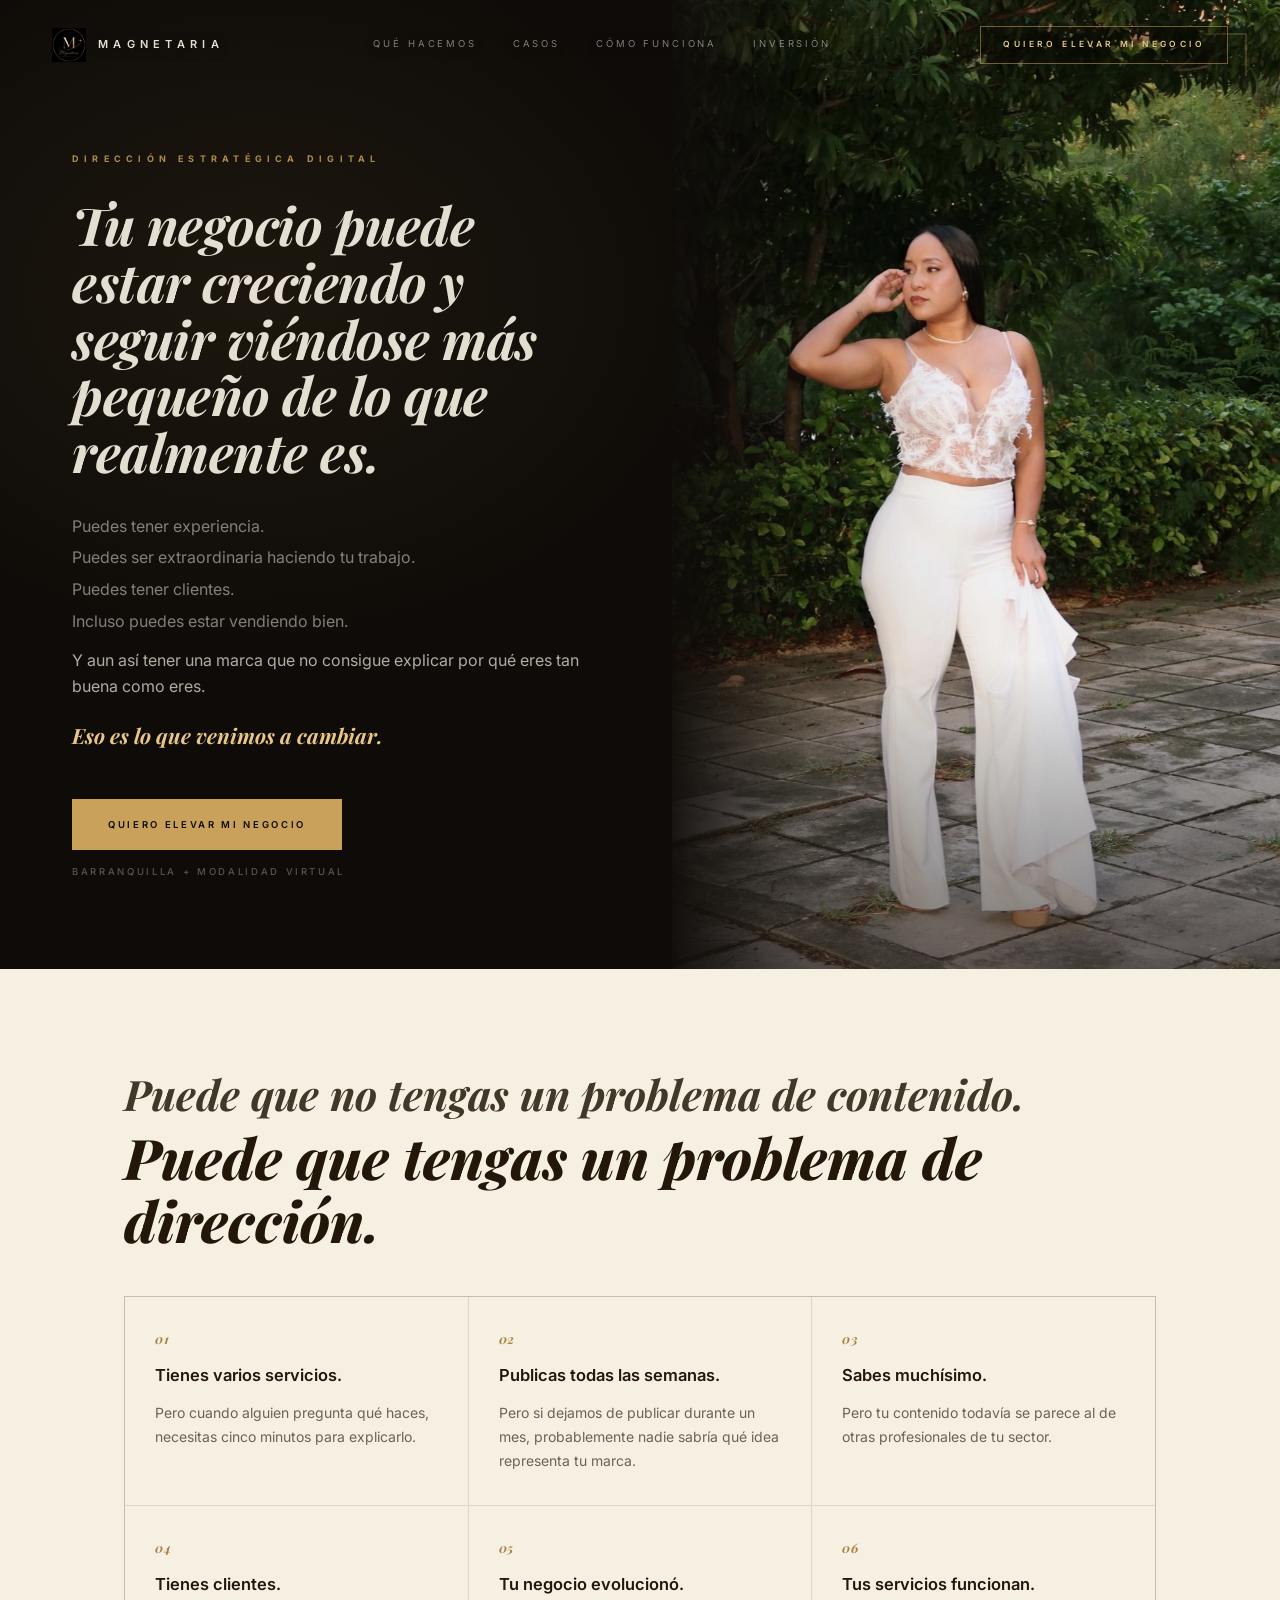
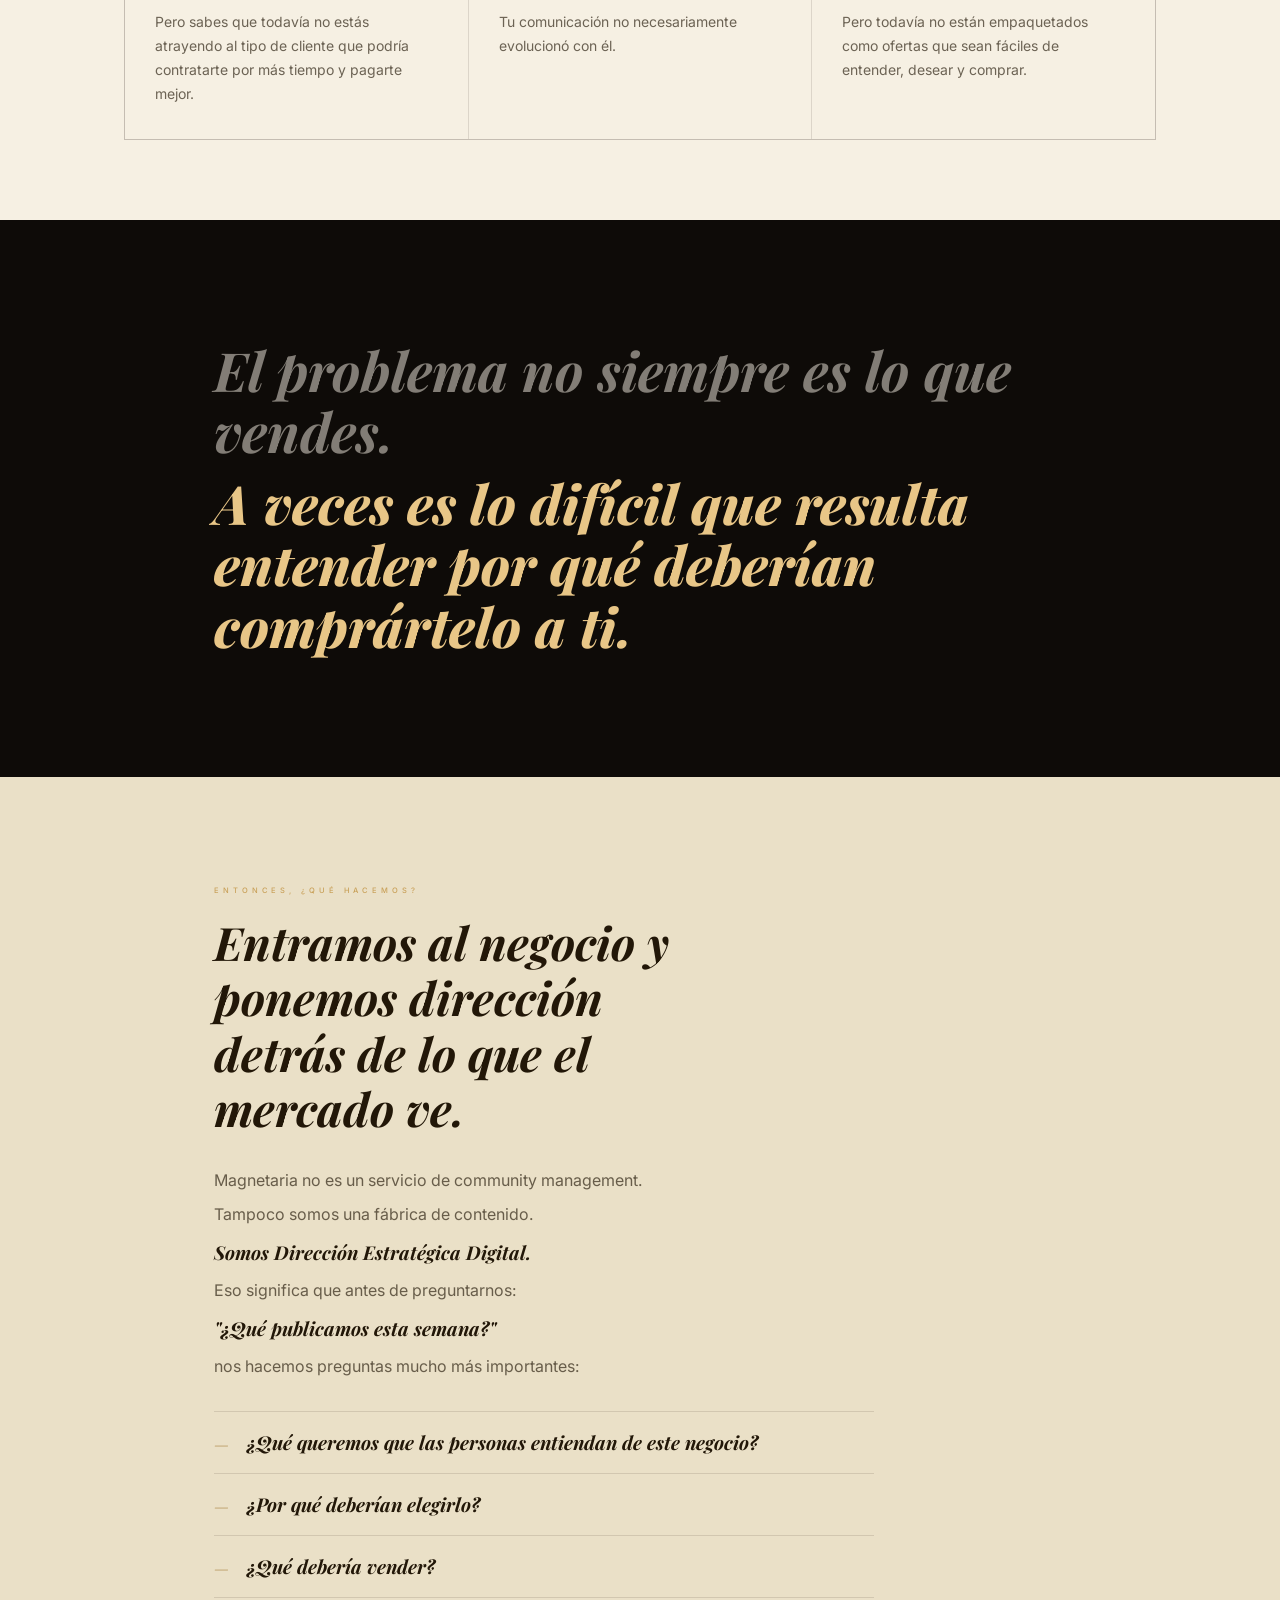
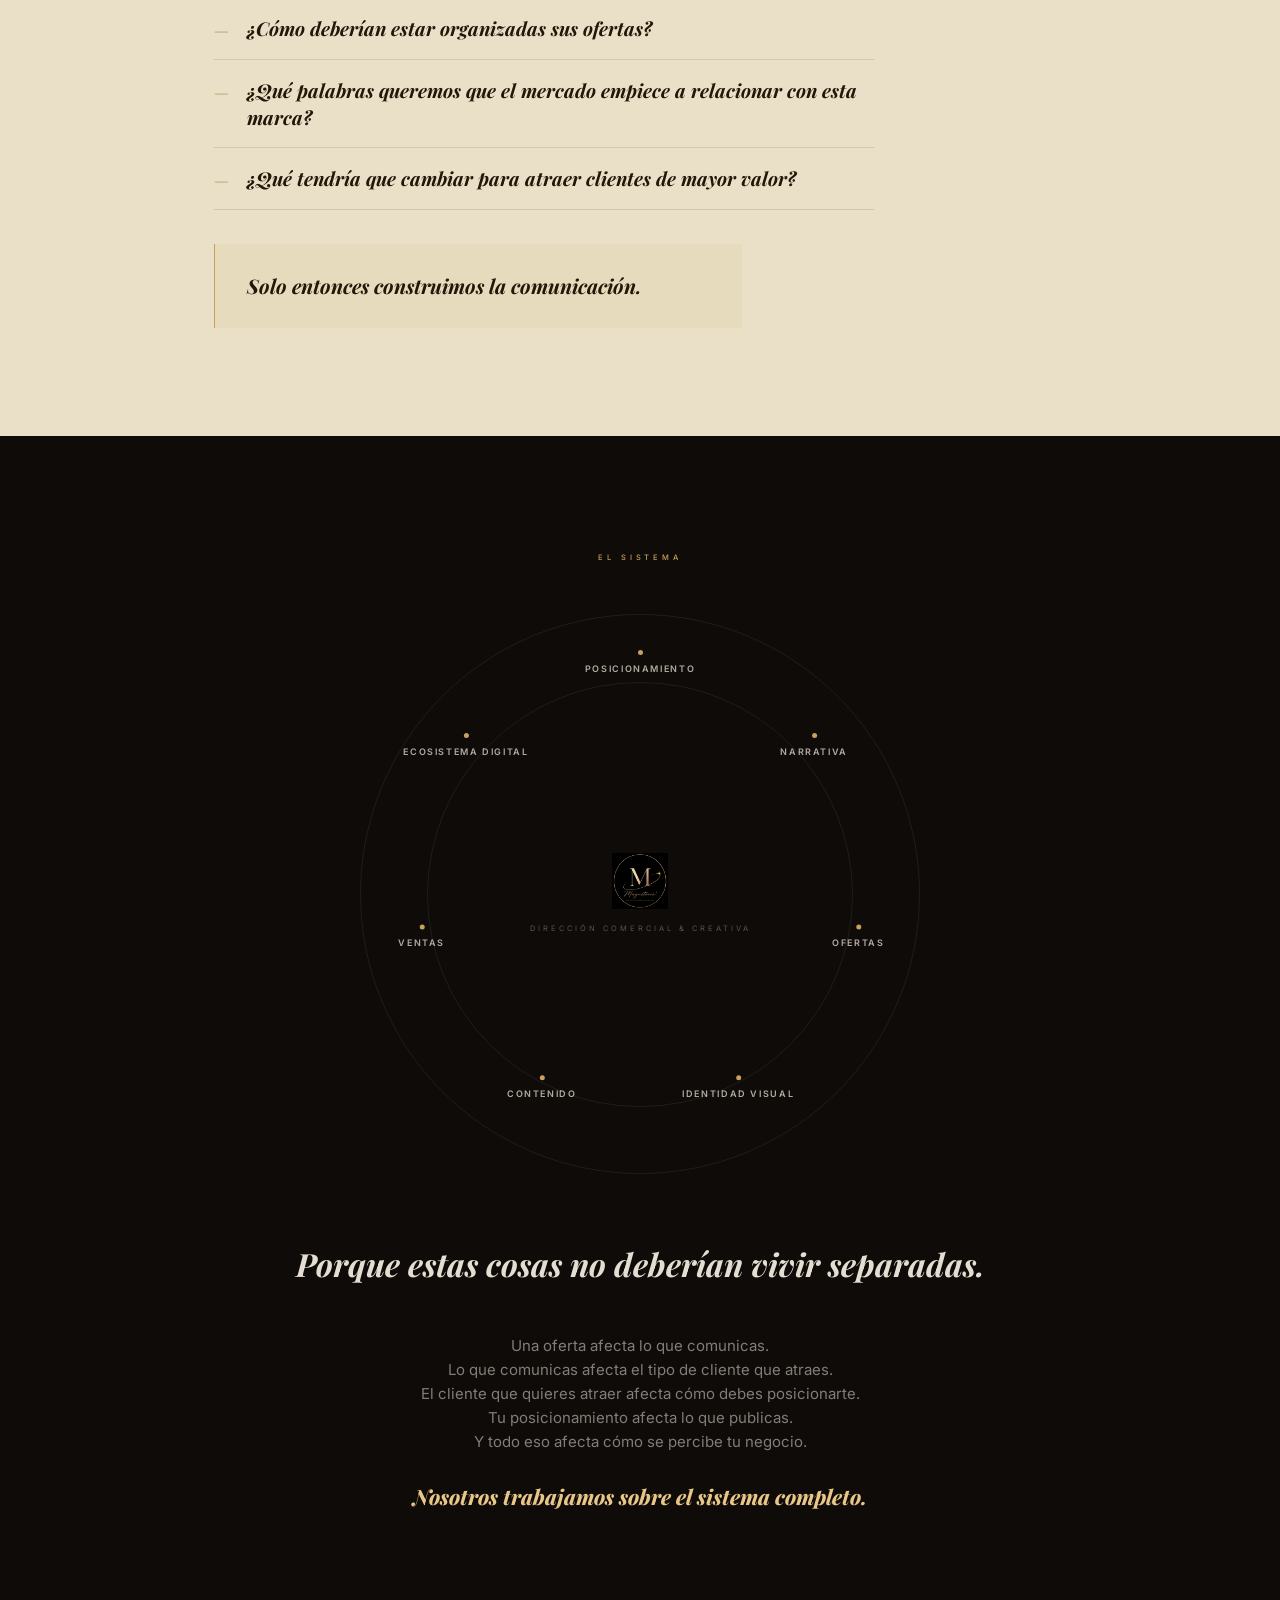
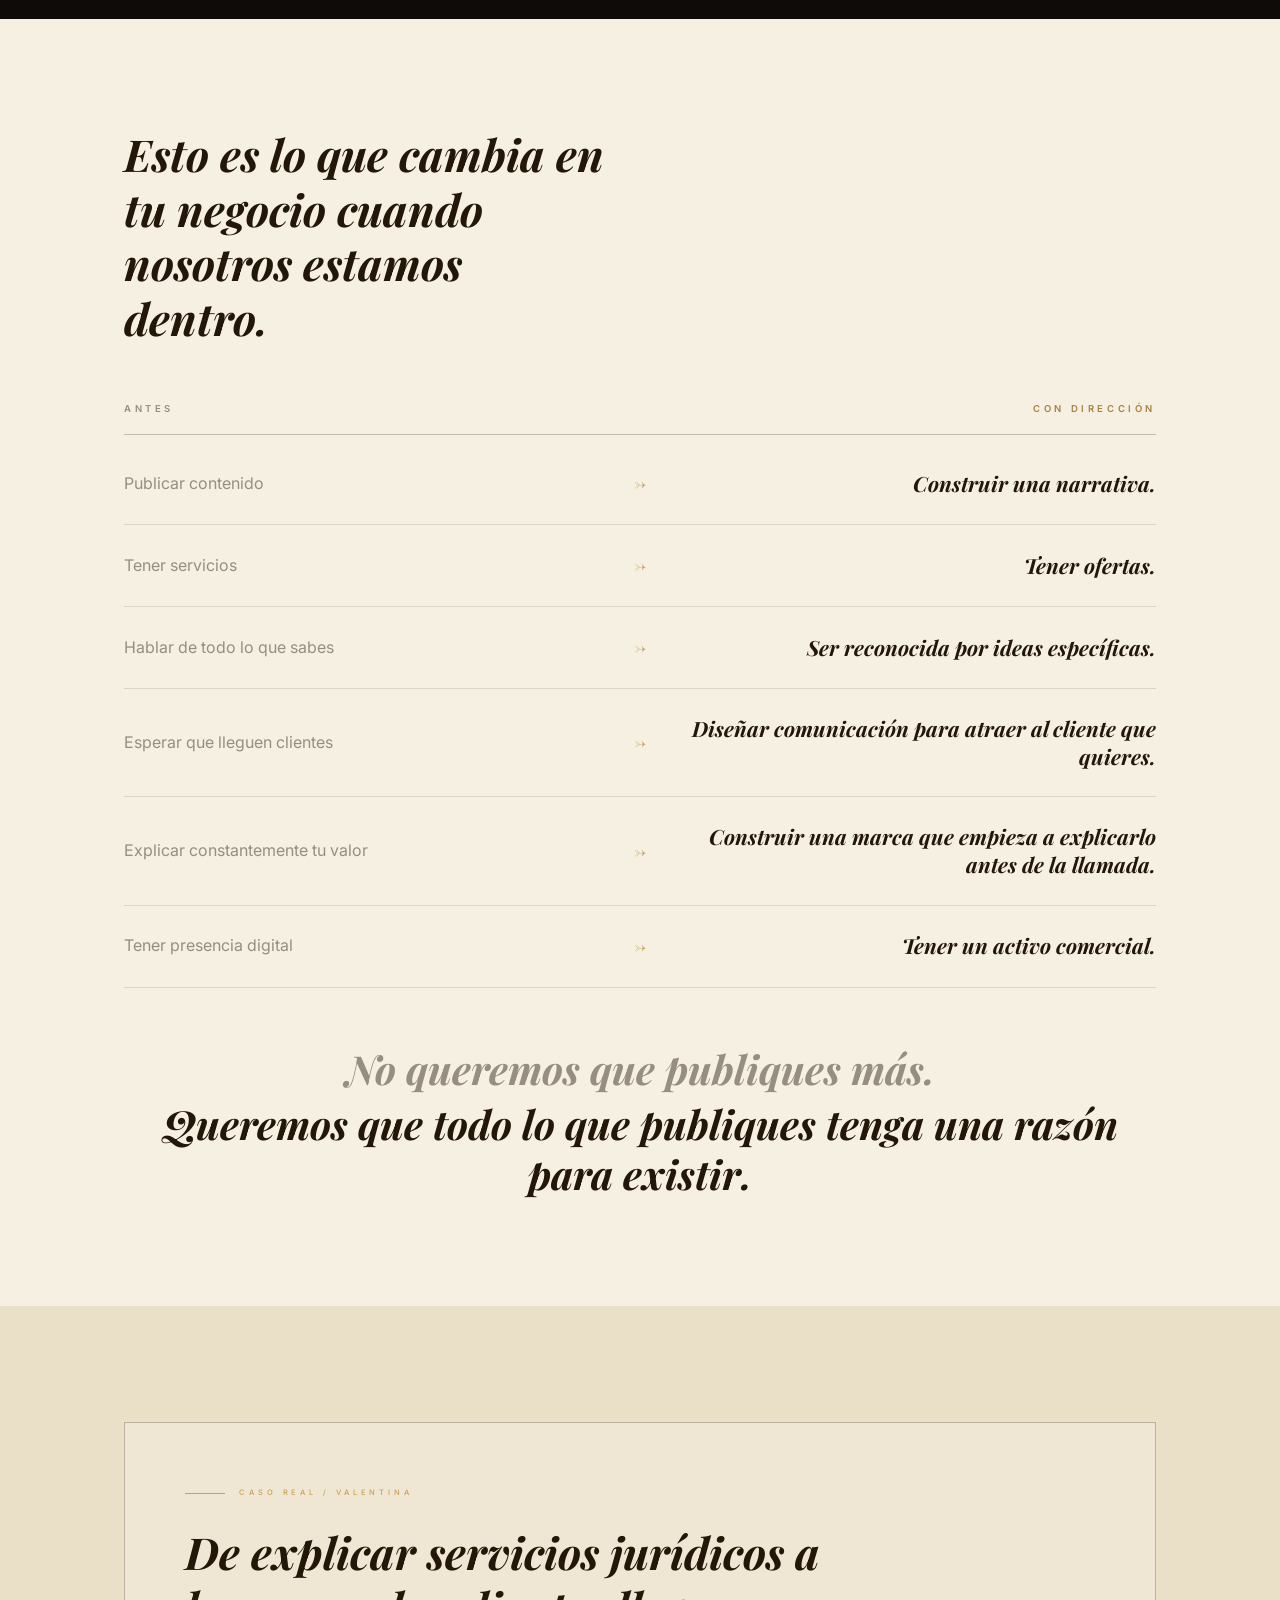
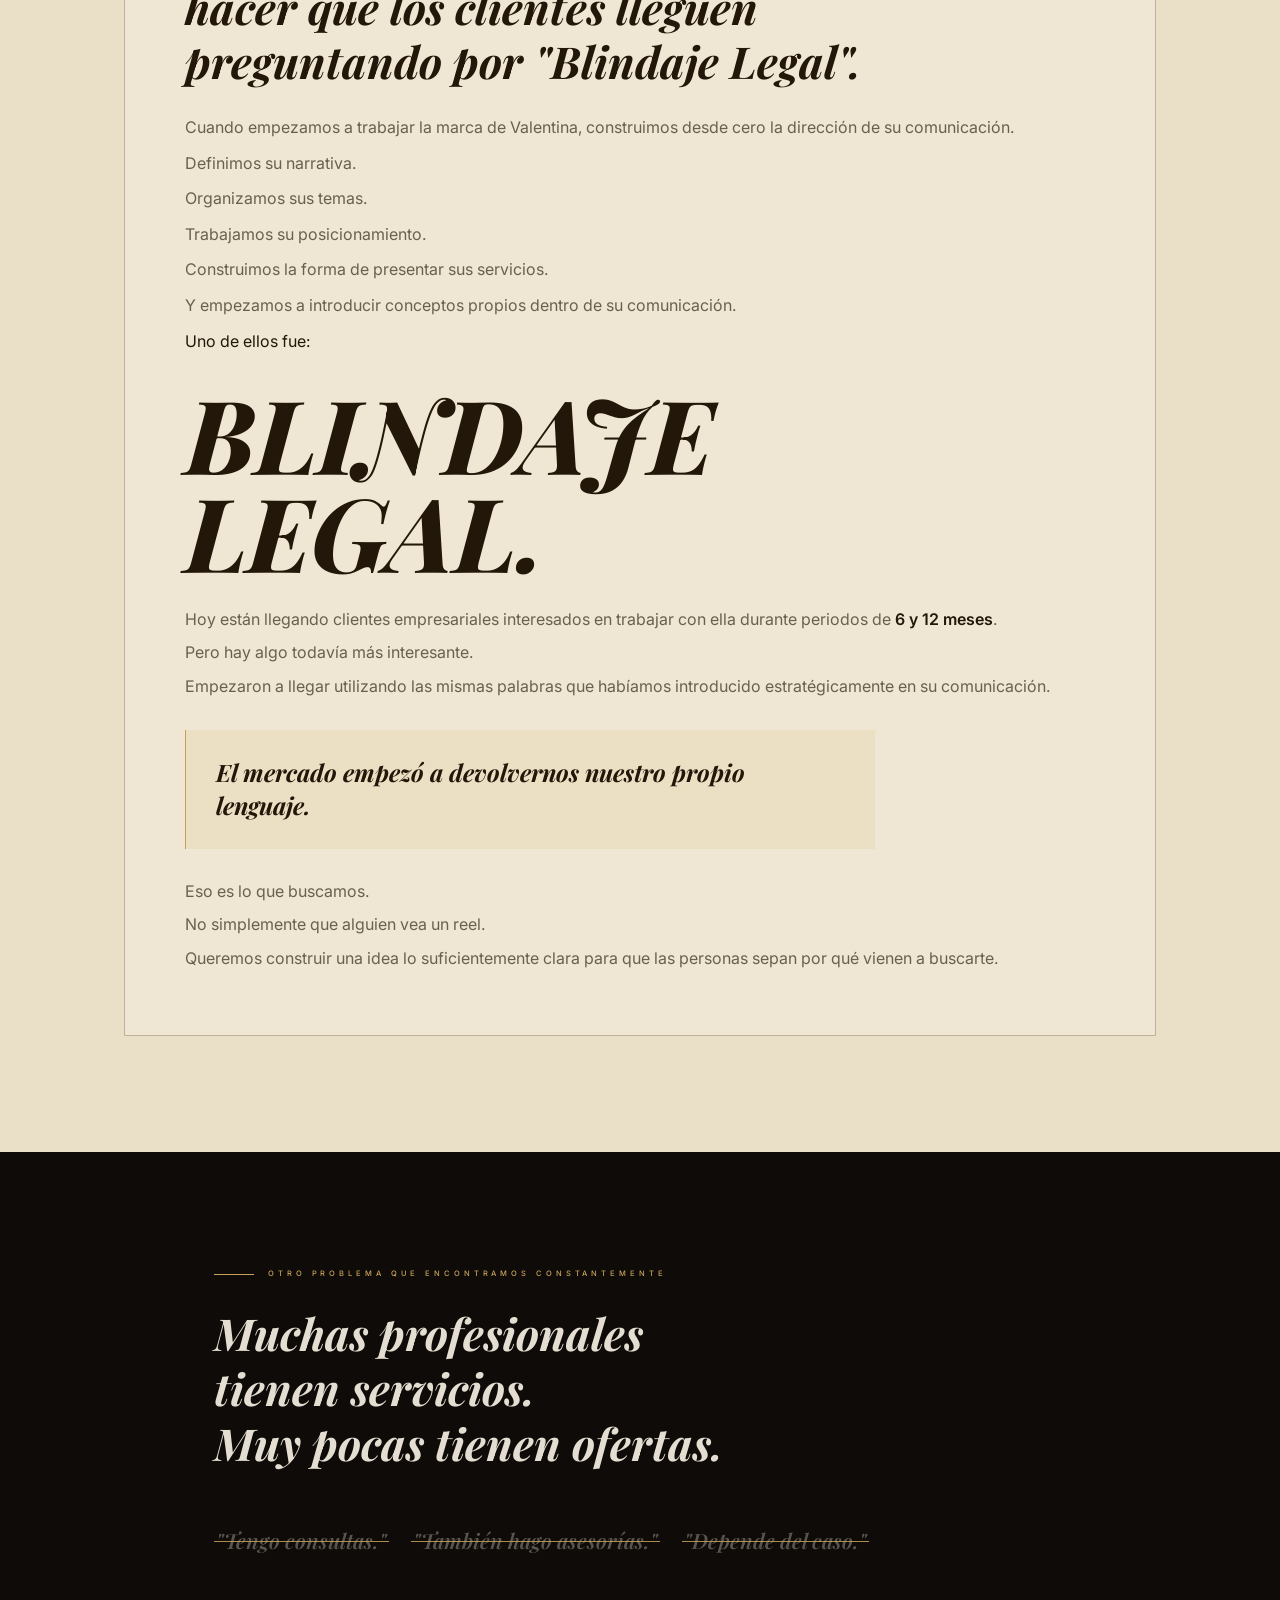
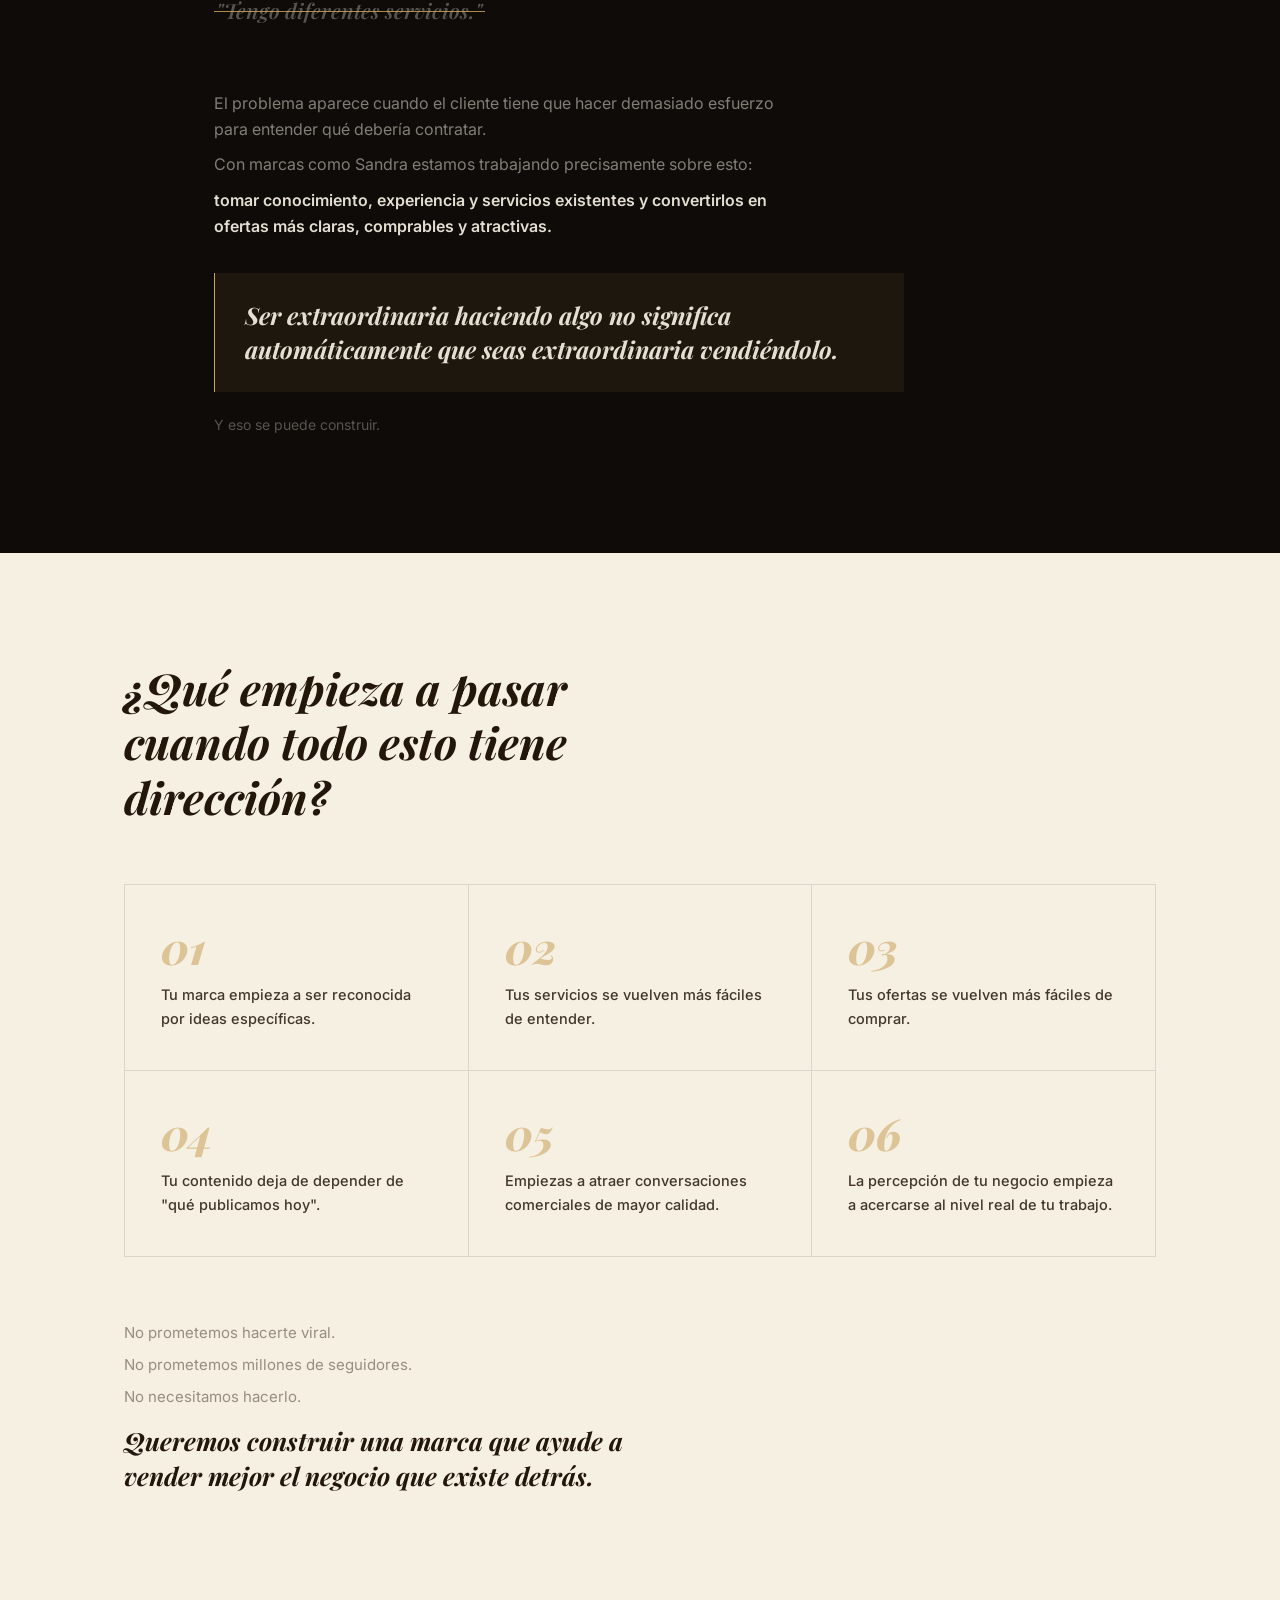
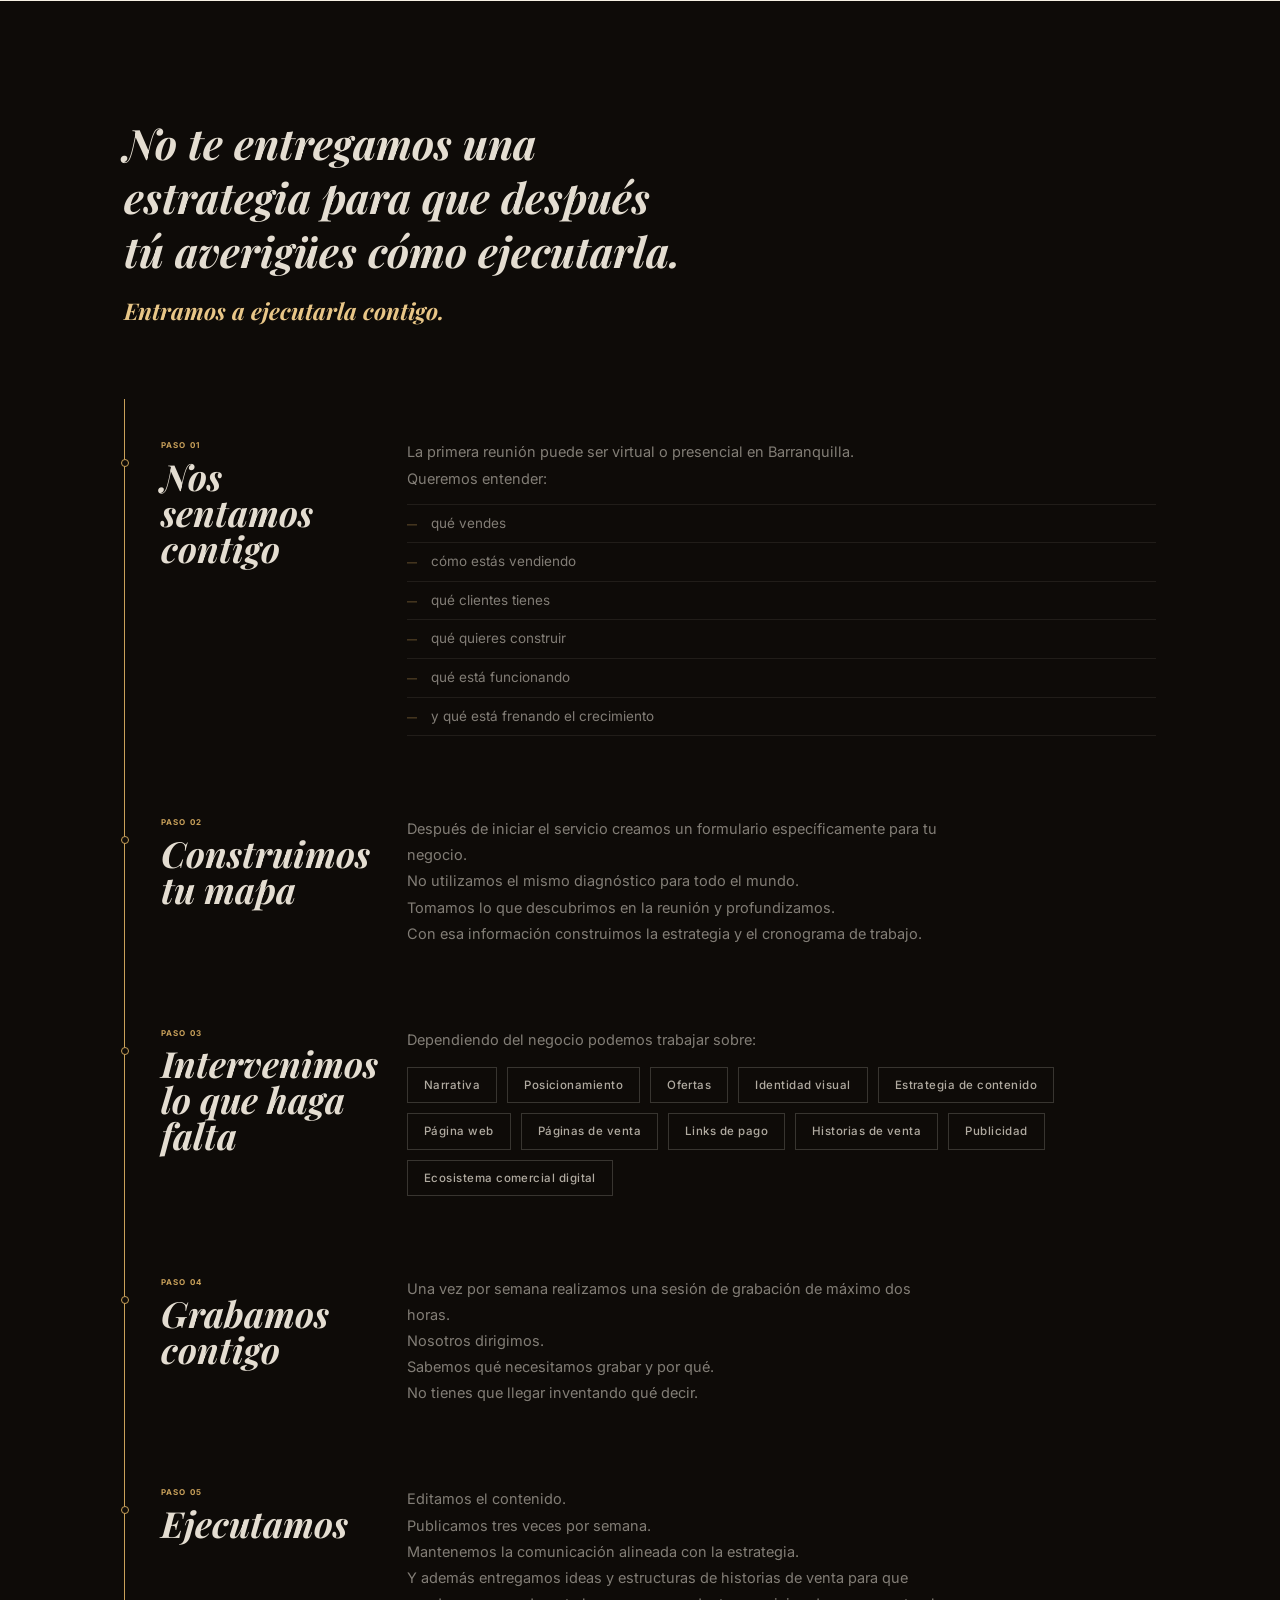
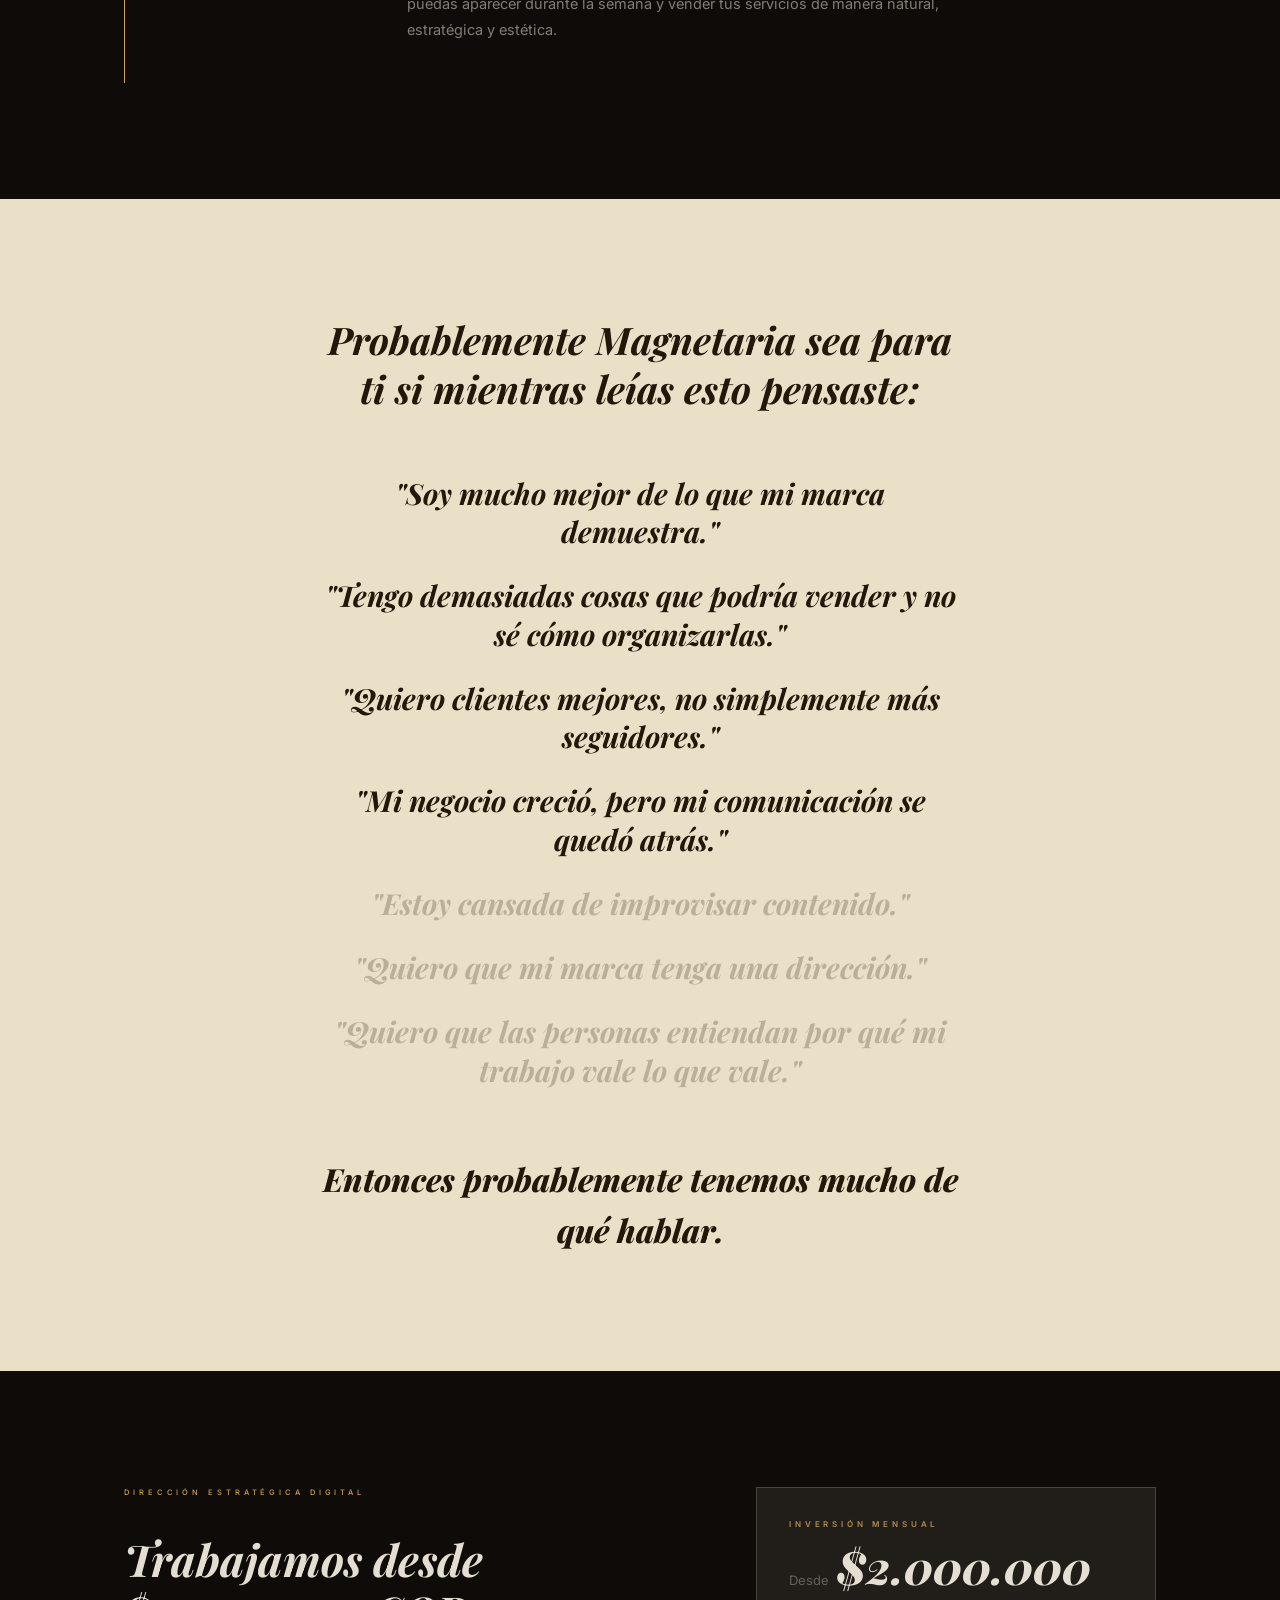
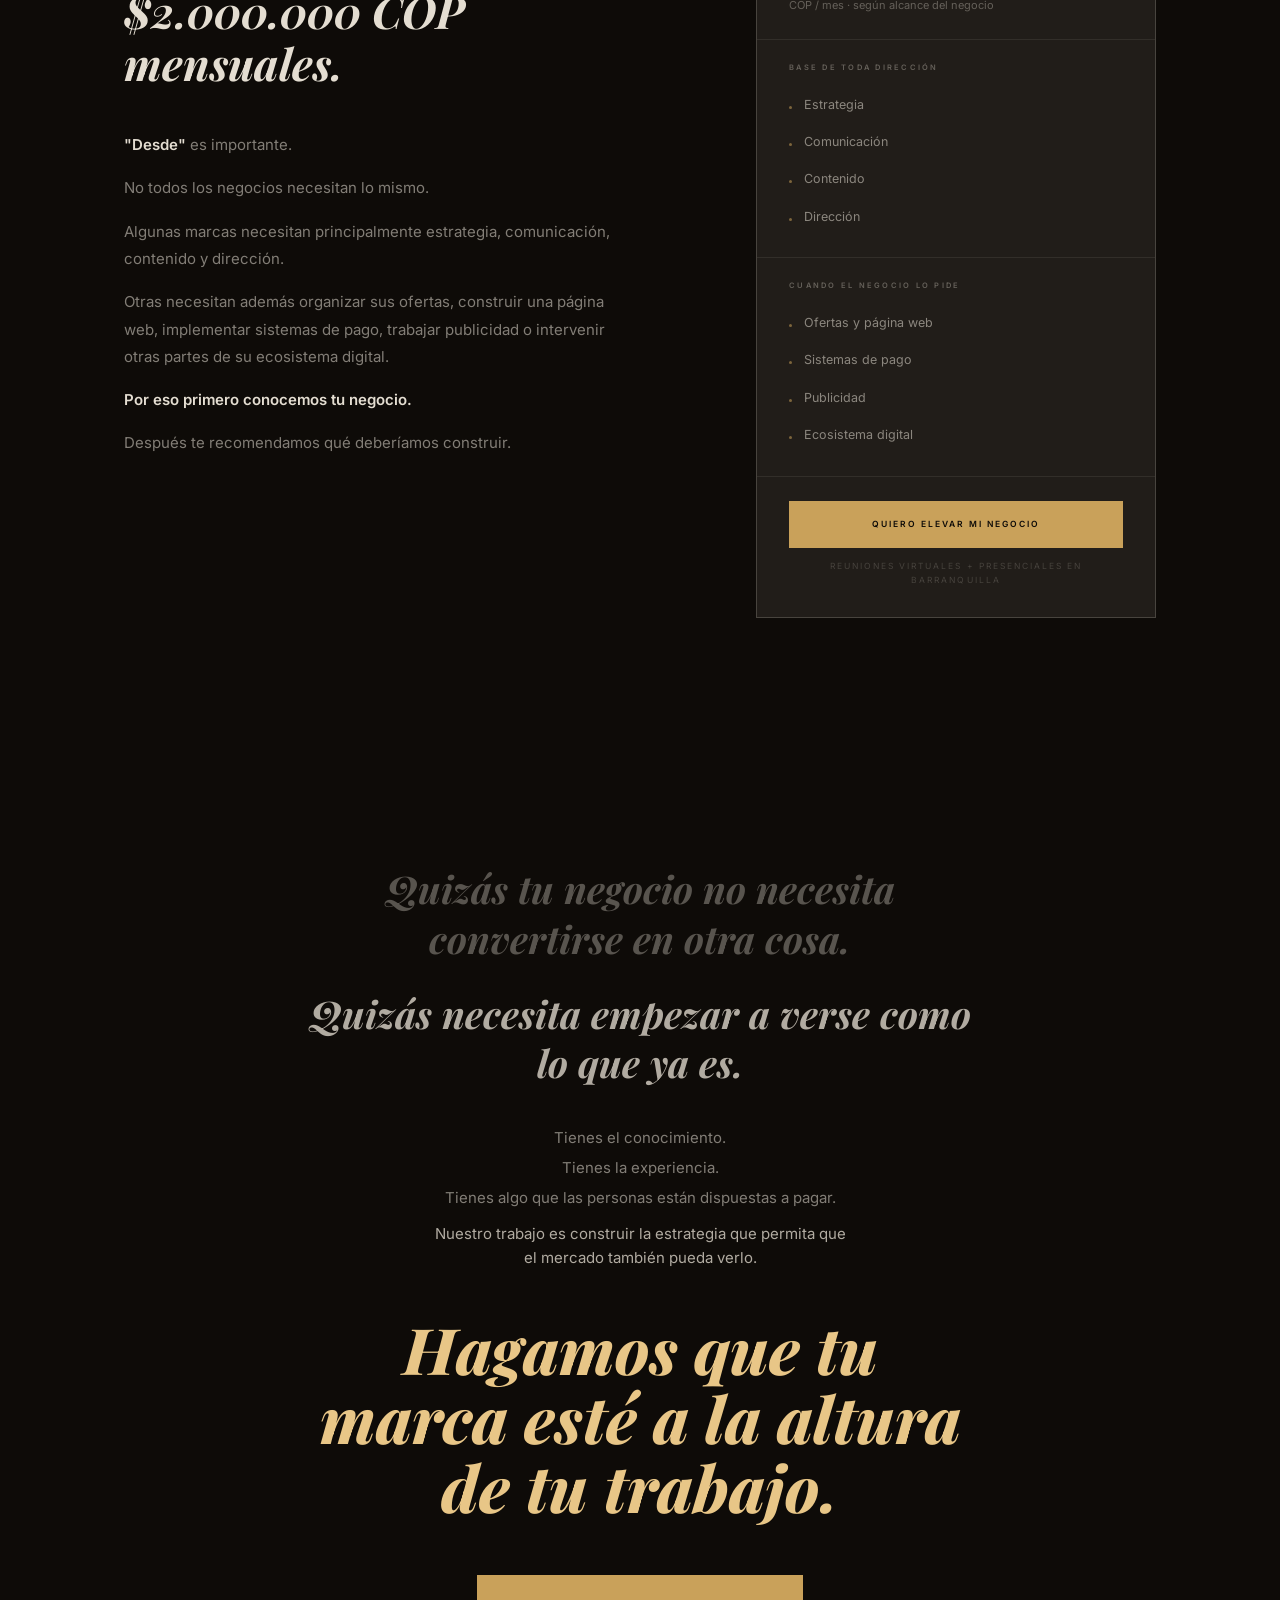
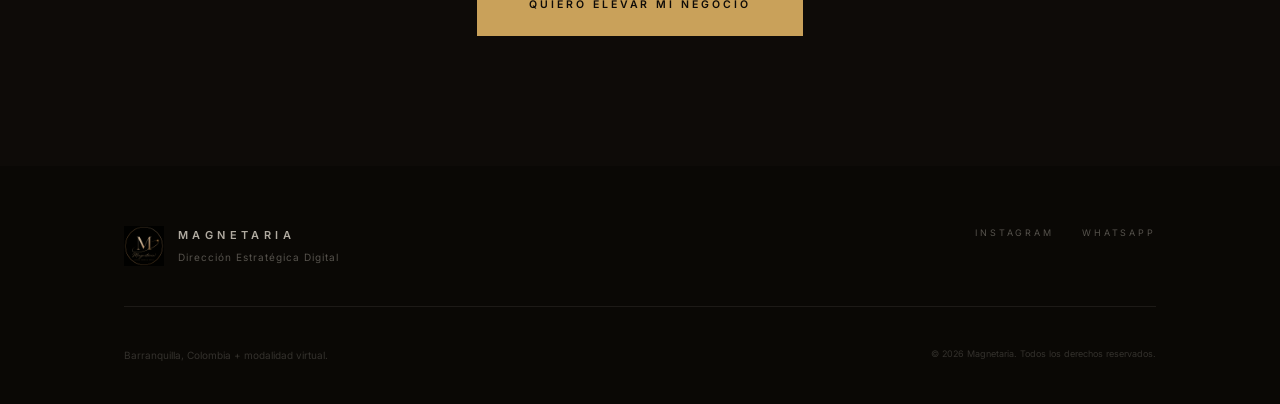
==== magnetaria/index.html @ 9f9ab6fb "Agrega Magnetaria como nueva landing (Dirección Estratégica Digital) Sales page completa en /magneta" ====
<!DOCTYPE html>
<html lang="es">
<head>
  <meta charset="UTF-8">
  <meta name="viewport" content="width=device-width, initial-scale=1.0">
  <title>Magnetaria | Dirección Estratégica Digital</title>
  <meta name="description" content="Dirección estratégica para profesionales y marcas personales que quieren convertir su comunicación, posicionamiento y ofertas en un sistema capaz de atraer mejores clientes.">
  <link rel="canonical" href="https://lindsytorres.com/magnetaria/">
  <meta property="og:title" content="Magnetaria | Dirección Estratégica Digital">
  <meta property="og:description" content="Dirección estratégica para profesionales y marcas personales que quieren convertir su comunicación, posicionamiento y ofertas en un sistema capaz de atraer mejores clientes.">
  <meta property="og:image" content="https://lindsytorres.com/magnetaria/public/assets/magnetaria-seal.png">
  <meta property="og:type" content="website">
  <meta property="og:locale" content="es_CO">
  <meta name="twitter:card" content="summary_large_image">
  <meta name="twitter:title" content="Magnetaria | Dirección Estratégica Digital">
  <meta name="twitter:description" content="Dirección estratégica para profesionales y marcas personales que quieren convertir su comunicación, posicionamiento y ofertas en un sistema capaz de atraer mejores clientes.">
  <meta name="twitter:image" content="https://lindsytorres.com/magnetaria/public/assets/magnetaria-seal.png">
  <meta name="theme-color" content="#0E0B08">

  <link rel="icon" type="image/png" href="public/assets/favicon.png">
  <link rel="apple-touch-icon" href="public/assets/apple-touch-icon.png">

  <!-- Google Fonts -->
  <link rel="preconnect" href="https://fonts.googleapis.com">
  <link rel="preconnect" href="https://fonts.gstatic.com" crossorigin>
  <link href="https://fonts.googleapis.com/css2?family=Playfair+Display:ital,wght@0,600;0,700;0,800;0,900;1,600;1,700;1,800&family=Inter:wght@300;400;500;600;700&display=swap" rel="stylesheet">

  <!-- Analytics placeholders — reemplaza con tus IDs reales -->
  <!-- Google Analytics 4
  <script async src="https://www.googletagmanager.com/gtag/js?id=[GA_MEASUREMENT_ID]"></script>
  <script>
    window.dataLayer = window.dataLayer || [];
    function gtag(){dataLayer.push(arguments);}
    gtag('js', new Date());
    gtag('config', '[GA_MEASUREMENT_ID]');
  </script>
  -->
  <!-- Meta Pixel
  <script>
    !function(f,b,e,v,n,t,s){...}(window, document,'script','https://connect.facebook.net/en_US/fbevents.js');
    fbq('init', '[META_PIXEL_ID]');
    fbq('track', 'PageView');
  </script>
  -->

  <style>
    /* ═══════════════════════════════════════════════════
       DESIGN TOKENS — identidad Magnetaria (negro + oro/bronce)
       ═══════════════════════════════════════════════════ */
    :root {
      --ink:      #0E0B08;
      --ink-2:    #171009;
      --ink-3:    #1D140B;
      --ivory:    #F6F0E3;
      --sand:     #EAE0C7;
      --carbon:   #221708;

      --gold:        #C9A15A;
      --gold-dim:    #A8813F;
      --gold-bright: #E8C687;

      --k85: rgba(34,23,8,.85);
      --k65: rgba(34,23,8,.65);
      --k45: rgba(34,23,8,.45);
      --k25: rgba(34,23,8,.25);
      --k12: rgba(34,23,8,.12);

      --w92: rgba(246,240,227,.92);
      --w70: rgba(246,240,227,.70);
      --w50: rgba(246,240,227,.50);
      --w32: rgba(246,240,227,.32);
      --w18: rgba(246,240,227,.18);
      --w08: rgba(246,240,227,.08);

      --g85: rgba(201,161,90,.85);
      --g55: rgba(201,161,90,.55);
      --g30: rgba(201,161,90,.30);
      --g14: rgba(201,161,90,.14);

      --font-d: 'Playfair Display','Georgia',serif;
      --font-b: 'Inter','Helvetica Neue',sans-serif;

      --ease-out: cubic-bezier(0.16,1,0.3,1);
      --ease-io:  cubic-bezier(0.65,0,0.35,1);
    }

    /* ── Reset ── */
    *, *::before, *::after { box-sizing: border-box; margin: 0; padding: 0; }
    html { scroll-behavior: smooth; }
    body {
      background: var(--ivory);
      color: var(--carbon);
      font-family: var(--font-b);
      font-size: 16px;
      line-height: 1.6;
      -webkit-font-smoothing: antialiased;
      overflow-x: hidden;
    }
    img { max-width: 100%; height: auto; display: block; }
    a { color: inherit; text-decoration: none; }
    button { cursor: pointer; border: none; background: none; font-family: inherit; }
    section { position: relative; }

    /* grano sutil reutilizable */
    .grain { position: absolute; inset: 0; pointer-events: none; opacity: .05; mix-blend-mode: overlay; z-index: 5;
      background-image: url("data:image/svg+xml,%3Csvg viewBox='0 0 512 512' xmlns='http://www.w3.org/2000/svg'%3E%3Cfilter id='g'%3E%3CfeTurbulence type='fractalNoise' baseFrequency='0.8' numOctaves='4' stitchTiles='stitch'/%3E%3C/filter%3E%3Crect width='100%25' height='100%25' filter='url(%23g)'/%3E%3C/svg%3E"); }

    /* ── Reveal animations ── */
    .rv { opacity: 0; transform: translateY(26px); transition: opacity .9s var(--ease-out), transform .9s var(--ease-out); }
    .rv.on { opacity: 1; transform: none; }
    .rv-fade { opacity: 0; transition: opacity 1.2s var(--ease-out); }
    .rv-fade.on { opacity: 1; }
    .rv-up { opacity: 0; transform: translateY(18px); transition: opacity .8s var(--ease-out), transform .8s var(--ease-out); }
    .rv-up.on { opacity: 1; transform: none; }
    .d1{transition-delay:.10s}.d2{transition-delay:.20s}.d3{transition-delay:.30s}
    .d4{transition-delay:.40s}.d5{transition-delay:.50s}.d6{transition-delay:.60s}

    .lg { width:0; height:1px; background:var(--gold); transition: width 1.2s var(--ease-out); }
    .lg.on { width:40px; }

    /* ── Botones ── */
    .btn {
      display: inline-flex; align-items: center; justify-content: center;
      padding: 18px 36px;
      font-family: var(--font-b); font-size: 9.5px; font-weight: 600;
      letter-spacing: .28em; text-transform: uppercase;
      white-space: nowrap;
      transition: all .3s var(--ease-out);
    }
    .btn-gold { background: var(--gold); color: var(--ink); }
    .btn-gold:hover { background: var(--gold-bright); }
    .btn-dark { background: var(--carbon); color: var(--ivory); }
    .btn-dark:hover { background: #33230F; }
    .btn-ghost-light { background: transparent; color: var(--w70); border: .75px solid var(--w18); }
    .btn-ghost-light:hover { background: var(--w08); border-color: var(--w32); color: var(--w92); }
    .btn-ghost-dark { background: transparent; color: var(--k65); border: .75px solid var(--k25); }
    .btn-ghost-dark:hover { background: var(--k12); border-color: var(--k45); }

    /* ── Layout ── */
    .wrap { max-width: 1160px; margin: 0 auto; padding: 0 64px; }
    .wrap-sm { max-width: 800px; margin: 0 auto; padding: 0 64px; }
    .wrap-md { max-width: 980px; margin: 0 auto; padding: 0 64px; }

    .lbl { font-family: var(--font-b); font-size: 7.5px; font-weight: 500; letter-spacing: .52em; text-transform: uppercase; color: var(--gold); }
    .lbl-d { color: rgba(201,161,90,.72); }
    .divider { width:40px; height:1px; background:var(--gold); flex-shrink:0; }
    .hr { width:100%; height:.5px; background:var(--k12); }
    .hr-d { background: var(--w08); }

    /* ══════════════════════════════════════════
       HEADER
    ══════════════════════════════════════════ */
    #hdr {
      position: fixed; top:0; left:0; right:0; z-index: 100;
      padding: 26px 52px;
      display: flex; align-items: center; justify-content: space-between;
      transition: background .5s ease, padding .4s ease, border-color .4s ease;
      text-shadow: 0 1px 10px rgba(0,0,0,.5);
    }
    #hdr.scrolled { text-shadow: none; }
    #hdr.scrolled {
      background: rgba(14,11,8,.92);
      backdrop-filter: blur(14px); -webkit-backdrop-filter: blur(14px);
      padding: 16px 52px;
      border-bottom: .5px solid var(--w08);
    }
    .hdr-brand { display:flex; align-items:center; gap: 12px; }
    .hdr-seal { width: 34px; height: 34px; flex-shrink: 0; }
    .hdr-wordmark { font-family: var(--font-b); font-size: 11px; font-weight: 600; letter-spacing: .48em; text-transform: uppercase; color: var(--w92); }
    .hdr-nav { display: flex; align-items: center; gap: 36px; }
    .hdr-nav a { position: relative; font-family: var(--font-b); font-size: 9.5px; font-weight: 400; letter-spacing: .30em; text-transform: uppercase; color: var(--w50); transition: color .3s ease; padding-bottom: 3px; }
    .hdr-nav a::after { content:''; position:absolute; left:0; right:100%; bottom:0; height:1px; background:var(--gold); transition: right .35s var(--ease-out); }
    .hdr-nav a:hover { color: var(--w92); }
    .hdr-nav a:hover::after { right: 0; }
    .hdr-cta { font-family: var(--font-b); font-size: 8.5px; font-weight: 600; letter-spacing: .40em; text-transform: uppercase; padding: 11px 22px; color: var(--gold-bright); border: .75px solid var(--g55); background: rgba(14,11,8,.35); transition: all .3s ease; }
    #hdr.scrolled .hdr-cta { background: transparent; color: var(--gold); }
    .hdr-cta:hover { background: var(--gold); color: var(--ink); border-color: var(--gold); }

    #menu-btn { display: none; flex-direction: column; gap: 5px; }
    #menu-btn span { display:block; width:22px; height:1px; background: var(--w70); }
    #mob-menu { display:none; position: fixed; inset:0; background: var(--ink); z-index: 99; flex-direction: column; align-items: center; justify-content: center; gap: 34px; }
    #mob-menu.open { display: flex; }
    #mob-menu a { font-family: var(--font-d); font-size: 32px; font-style: italic; font-weight: 700; color: var(--w92); }
    #mob-menu a.btn { font-family: var(--font-b); font-size: 8.5px; font-weight: 600; font-style: normal; letter-spacing: .16em; color: var(--ink); }
    #mob-close { position: absolute; top: 24px; right: 24px; font-size: 20px; color: var(--w50); padding: 8px; }
    #mob-menu .btn { margin-top: 14px; }

    /* ══════════════════════════════════════════
       HERO
    ══════════════════════════════════════════ */
    #hero { min-height: 100dvh; background: var(--ink); display: grid; grid-template-columns: 1.05fr .95fr; overflow: hidden; }
    .hero-glow { position: absolute; inset:0; background: radial-gradient(ellipse 60% 60% at 20% 30%, rgba(201,161,90,.08), transparent 65%); pointer-events:none; z-index:1; }
    .hero-left { padding: 152px 68px 90px 72px; display:flex; flex-direction:column; justify-content:center; position:relative; z-index:2; min-width: 0; }
    .hero-eye { font-family: var(--font-b); font-size: 9px; font-weight: 700; letter-spacing: .58em; text-transform: uppercase; color: var(--g85); margin-bottom: 30px; }
    .hero-title { font-family: var(--font-d); font-size: clamp(34px,4.1vw,58px); font-style: italic; font-weight: 700; line-height: 1.08; letter-spacing: -.5px; color: var(--w92); max-width: 15ch; margin-bottom: 34px; }
    .hero-lines { display:flex; flex-direction:column; gap: 6px; margin-bottom: 8px; }
    .hero-line { font-family: var(--font-b); font-size: 16px; font-weight: 400; line-height: 1.6; color: var(--w50); }
    .hero-line.turn { color: var(--w70); margin-top: 8px; }
    .hero-line.final { font-family: var(--font-d); font-style: italic; font-weight: 700; font-size: 21px; color: var(--gold-bright); margin-top: 14px; }
    .hero-cta-wrap { display:flex; flex-direction:column; align-items:flex-start; gap: 14px; margin-top: 38px; }
    .hero-tag { font-family: var(--font-b); font-size: 9.5px; font-weight: 500; letter-spacing: .28em; text-transform: uppercase; color: var(--w32); }
    .hero-right { position: relative; height: 100%; min-height: 100dvh; overflow: hidden; }
    .hero-right img { position:absolute; inset:0; width:100%; height:100%; object-fit:cover; object-position: 50% 15%; filter: saturate(.9) contrast(1.03) brightness(.94); }
    .hero-right::before { content:''; position:absolute; inset:0; z-index:2; background: linear-gradient(90deg, rgba(14,11,8,.92) 0%, rgba(14,11,8,.10) 22%, transparent 46%); }
    .hero-right::after { content:''; position:absolute; inset:0; z-index:2; background: linear-gradient(to top, rgba(14,11,8,.55) 0%, transparent 32%); }
    .hero-tick { position:absolute; z-index:3; width:44px; height:44px; opacity:.55; }
    .hero-tick.tl { top:32px; right:32px; transform: scaleX(-1); }

    /* ══════════════════════════════════════════
       PROBLEMA — RECONOCIMIENTO
    ══════════════════════════════════════════ */
    #problema { background: var(--ivory); padding: 100px 0 80px; }
    .prob-hd { margin-bottom: 44px; }
    .prob-h2 { font-family: var(--font-d); font-size: clamp(26px,3.4vw,42px); font-style: italic; font-weight: 700; line-height: 1.22; color: var(--k85); }
    .prob-h2-big { font-family: var(--font-d); font-size: clamp(32px,4.6vw,56px); font-style: italic; font-weight: 800; line-height: 1.14; color: var(--carbon); margin-top: 4px; }
    .prob-grid { display: grid; grid-template-columns: repeat(3, 1fr); gap: 1px; background: var(--k12); border: 1px solid var(--k12); }
    .prob-card { background: var(--ivory); padding: 32px 30px; display:flex; flex-direction:column; gap: 14px; }
    .prob-n { font-family: var(--font-d); font-size: 13px; font-style: italic; font-weight: 700; color: var(--gold-dim); letter-spacing: .06em; }
    .prob-lead { font-family: var(--font-b); font-size: 16.5px; font-weight: 600; color: var(--carbon); line-height: 1.4; }
    .prob-sub { font-family: var(--font-b); font-size: 14px; font-weight: 400; line-height: 1.72; color: var(--k65); }

    #problema-cierre { background: var(--ink); padding: 120px 0; display:flex; align-items:center; }
    .pc-l1 { font-family: var(--font-d); font-size: clamp(28px,4.6vw,54px); font-style: italic; font-weight: 700; line-height: 1.14; color: var(--w50); }
    .pc-l2 { font-family: var(--font-d); font-size: clamp(28px,4.6vw,54px); font-style: italic; font-weight: 800; line-height: 1.14; color: var(--gold-bright); margin-top: 10px; }

    /* ══════════════════════════════════════════
       QUÉ HACE MAGNETARIA
    ══════════════════════════════════════════ */
    #que-hacemos { background: var(--sand); padding: 108px 0; }
    .qh-h2 { font-family: var(--font-d); font-size: clamp(28px,3.8vw,46px); font-style: italic; font-weight: 700; line-height: 1.2; color: var(--carbon); max-width: 18ch; margin: 18px 0 30px; }
    .qh-body { font-family: var(--font-b); font-size: 16px; font-weight: 400; line-height: 1.85; color: var(--k65); max-width: 58ch; margin-bottom: 4px; }
    .qh-pivot { font-family: var(--font-d); font-style: italic; font-weight: 700; color: var(--carbon); font-size: 19px; margin: 8px 0; }
    .qh-qlist { display:flex; flex-direction:column; margin: 30px 0 34px; max-width: 66ch; }
    .qh-q { display:flex; gap: 18px; padding: 17px 0; border-bottom: .5px solid var(--k12); align-items: baseline; }
    .qh-q:first-child { border-top: .5px solid var(--k12); }
    .qh-q-mark { font-family: var(--font-d); font-style: italic; font-size: 15px; color: var(--gold-dim); flex-shrink: 0; }
    .qh-q-txt { font-family: var(--font-d); font-style: italic; font-weight: 700; font-size: clamp(15px,1.6vw,19px); line-height: 1.4; color: var(--carbon); }
    .qh-close { padding: 26px 32px; border-left: 1.5px solid var(--gold); background: rgba(201,161,90,.09); font-family: var(--font-d); font-style: italic; font-weight: 700; font-size: 20px; color: var(--carbon); max-width: 44ch; }

    /* ══════════════════════════════════════════
       EL SISTEMA
    ══════════════════════════════════════════ */
    #sistema { background: var(--ink); padding: 116px 0 106px; overflow: hidden; }
    .sis-hd { text-align:center; margin-bottom: 20px; }
    .orbit-wrap { position: relative; width: min(92vw, 560px); aspect-ratio: 1/1; margin: 50px auto 64px; }
    .orbit-ring { position:absolute; inset: 12%; border: .5px solid var(--w08); border-radius: 50%; }
    .orbit-ring.r2 { inset: 0; border-color: var(--w08); }
    .orbit-center { position:absolute; top:50%; left:50%; transform: translate(-50%,-50%); text-align:center; z-index: 3; display:flex; flex-direction:column; align-items:center; }
    .orbit-center-seal { width: min(20%, 92px); height: auto; }
    .orbit-center-sub { font-family: var(--font-b); font-size: 7.5px; letter-spacing: .4em; text-transform: uppercase; color: var(--w32); margin-top: 14px; }
    .orbit-item { position: absolute; top:50%; left:50%; display:flex; flex-direction:column; align-items:center; gap:8px; text-align:center; width: 148px; margin-left: -74px; margin-top: -20px; z-index: 2; }
    .orbit-dot { width:5px; height:5px; border-radius:50%; background: var(--gold); }
    .orbit-label { font-family: var(--font-b); font-size: 9px; font-weight: 600; letter-spacing: .18em; text-transform: uppercase; color: var(--w70); line-height: 1.4; }

    .sys-chain { max-width: 620px; margin: 0 auto; display:flex; flex-direction:column; }
    .sys-h3 { font-family: var(--font-d); font-size: clamp(22px,3vw,32px); font-style: italic; font-weight: 700; color: var(--w92); text-align:center; margin-bottom: 44px; }
    .sys-row { display:flex; align-items:center; gap: 22px; padding: 15px 0; }
    .sys-row-line { width:1px; align-self:stretch; background: var(--g30); margin: 0 auto; }
    .sys-txt { font-family: var(--font-b); font-size: 15px; font-weight: 400; line-height: 1.6; color: var(--w50); text-align:center; }
    .sys-final { font-family: var(--font-d); font-style: italic; font-weight: 800; font-size: 21px; color: var(--gold-bright); text-align:center; margin-top: 26px; }

    /* ══════════════════════════════════════════
       ANTES / DESPUÉS
    ══════════════════════════════════════════ */
    #comparativa { background: var(--ivory); padding: 108px 0; }
    .cmp-title { font-family: var(--font-d); font-size: clamp(26px,3.6vw,44px); font-style: italic; font-weight: 700; line-height: 1.24; color: var(--carbon); max-width: 18ch; margin-bottom: 56px; }
    .cmp-hd { display:grid; grid-template-columns: 1fr 1fr; margin-bottom: 8px; padding-bottom: 18px; border-bottom: 1px solid var(--k25); }
    .cmp-hd-l { font-family: var(--font-b); font-size: 9.5px; font-weight: 600; letter-spacing: .38em; text-transform: uppercase; color: var(--k45); }
    .cmp-hd-r { font-family: var(--font-b); font-size: 9.5px; font-weight: 600; letter-spacing: .38em; text-transform: uppercase; color: var(--gold-dim); text-align: right; }
    .cmp-row { display:grid; grid-template-columns: 1fr 40px 1fr; align-items:center; padding: 26px 0; border-bottom: .5px solid var(--k12); gap: 10px; }
    .cmp-before { font-family: var(--font-b); font-size: 16px; font-weight: 400; color: var(--k45); }
    .cmp-arrow { font-family: var(--font-d); font-style: italic; color: var(--gold); font-size: 18px; text-align:center; }
    .cmp-after { font-family: var(--font-d); font-style: italic; font-weight: 700; font-size: clamp(17px,1.9vw,21px); line-height: 1.32; color: var(--carbon); text-align: right; }
    .cmp-close { margin-top: 56px; text-align:center; }
    .cmp-close p { font-family: var(--font-d); font-size: clamp(24px,3.4vw,40px); font-style: italic; font-weight: 700; line-height: 1.24; color: var(--carbon); }
    .cmp-close p.dim { color: var(--k45); margin-bottom: 6px; }

    /* ══════════════════════════════════════════
       CASOS — base compartida
    ══════════════════════════════════════════ */
    .caso-eye { display:flex; align-items:center; gap:14px; margin-bottom: 26px; }
    .caso-h2 { font-family: var(--font-d); font-size: clamp(26px,3.6vw,44px); font-style: italic; font-weight: 700; line-height: 1.24; max-width: 20ch; }
    .caso-body { font-family: var(--font-b); font-size: 15.5px; font-weight: 400; line-height: 1.86; max-width: 56ch; }
    .caso-big { font-family: var(--font-d); font-size: clamp(46px,8vw,110px); font-style: italic; font-weight: 800; line-height: .96; letter-spacing: -1px; margin: 6px 0; }
    .caso-hl { padding: 26px 30px; border-left: 1.5px solid var(--gold); font-family: var(--font-d); font-style: italic; font-weight: 700; font-size: clamp(18px,2vw,24px); line-height: 1.4; max-width: 46ch; }

    /* CASO 1 — VALENTINA (sand, expediente editorial) */
    #caso-valentina { background: var(--sand); padding: 116px 0; }
    .cv-frame { border: 1px solid var(--k25); padding: 64px 60px; background: rgba(246,240,227,.4); }
    .cv-body { color: var(--k65); display:flex; flex-direction:column; gap: 10px; margin: 26px 0 30px; }
    .cv-big { color: var(--carbon); }
    .cv-hl { background: rgba(201,161,90,.12); color: var(--carbon); margin: 30px 0; }
    .cv-tail { color: var(--k65); display:flex; flex-direction:column; gap: 8px; margin-top: 26px; }
    .cv-bold { color: var(--carbon); font-weight: 600; }

    /* CASO 2 — SANDRA (ink, ofertas) */
    #caso-sandra { background: var(--ink); padding: 116px 0; }
    .cs-phrases { display:flex; flex-wrap:wrap; gap: 16px 22px; margin: 44px 0 54px; }
    .cs-phrase { position: relative; font-family: var(--font-d); font-style: italic; font-weight: 600; font-size: clamp(16px,1.9vw,21px); color: var(--w32); padding: 10px 2px; }
    .cs-phrase .strike { position:absolute; left:0; top:50%; width:0; height:1px; background: var(--g85); transition: width .8s var(--ease-out); }
    .cs-phrase.on .strike { width: 100%; }
    .cs-body { color: var(--w50); display:flex; flex-direction:column; gap: 10px; max-width: 56ch; }
    .cs-body b { color: var(--w92); font-weight: 600; }
    .cs-hl { color: var(--w92); border-color: var(--gold); background: rgba(201,161,90,.08); margin: 34px 0 22px; }
    .cs-final { font-family: var(--font-b); font-size: 14px; color: var(--w32); }

    /* ══════════════════════════════════════════
       QUÉ PUEDE CAMBIAR
    ══════════════════════════════════════════ */
    #que-cambia { background: var(--ivory); padding: 108px 0; }
    .qc-h2 { font-family: var(--font-d); font-size: clamp(26px,3.6vw,44px); font-style: italic; font-weight: 700; line-height: 1.24; max-width: 20ch; color: var(--carbon); margin-bottom: 60px; }
    .qc-grid { display:grid; grid-template-columns: repeat(3,1fr); border-top: .5px solid var(--k12); border-left: .5px solid var(--k12); }
    .qc-item { padding: 40px 36px; border-right: .5px solid var(--k12); border-bottom: .5px solid var(--k12); display:flex; flex-direction:column; gap: 14px; }
    .qc-n { font-family: var(--font-d); font-style: italic; font-weight: 800; font-size: 44px; color: rgba(201,161,90,.55); line-height: 1; }
    .qc-txt { font-family: var(--font-b); font-size: 14.5px; font-weight: 500; line-height: 1.62; color: var(--k85); }
    .qc-close { margin-top: 64px; display:flex; flex-direction:column; gap: 8px; max-width: 54ch; }
    .qc-close p { font-family: var(--font-b); font-size: 15px; color: var(--k45); }
    .qc-close p.strong { font-family: var(--font-d); font-style: italic; font-weight: 700; font-size: clamp(19px,2.2vw,25px); color: var(--carbon); margin-top: 6px; line-height: 1.4; }

    /* ══════════════════════════════════════════
       CÓMO FUNCIONA — TIMELINE
    ══════════════════════════════════════════ */
    #como-funciona { background: var(--ink); padding: 116px 0; }
    .cf-h2 { font-family: var(--font-d); font-size: clamp(26px,3.6vw,42px); font-style: italic; font-weight: 700; line-height: 1.28; max-width: 22ch; color: var(--w92); }
    .cf-sub { font-family: var(--font-d); font-style: italic; font-weight: 700; font-size: clamp(18px,2vw,23px); color: var(--gold-bright); margin-top: 14px; }
    .timeline { position: relative; margin-top: 70px; padding-left: 1px; }
    .timeline-spine { position:absolute; left:0; top:0; bottom:0; width:1px; background: var(--w08); }
    .timeline-fill { position:absolute; left:0; top:0; width:1px; background: var(--gold); height:0; transition: height 2.2s var(--ease-out); }
    .timeline-fill.on { height: 100%; }
    .paso { display:grid; grid-template-columns: 190px 1fr; gap: 56px; padding: 40px 0 40px 36px; position:relative; }
    .paso::before { content:''; position:absolute; left:-4px; top:60px; width:8px; height:8px; border-radius:50%; background: var(--ink); border: 1.5px solid var(--gold); }
    .paso-num-lbl { font-family: var(--font-b); font-size: 8px; font-weight: 700; letter-spacing: .14em; text-transform: uppercase; color: var(--gold); }
    .paso-num-big { font-family: var(--font-d); font-size: 36px; font-style: italic; font-weight: 700; color: var(--w92); line-height: 1; margin-top: 6px; }
    .paso-title { font-family: var(--font-d); font-size: clamp(19px,2.2vw,25px); font-style: italic; font-weight: 700; color: var(--w92); margin-bottom: 8px; }
    .paso-p { font-family: var(--font-b); font-size: 14.5px; font-weight: 400; line-height: 1.8; color: var(--w50); max-width: 60ch; }
    .paso-list { display:flex; flex-direction:column; margin: 12px 0 0; }
    .paso-list-item { display:flex; gap:14px; padding: 8px 0; border-bottom: .5px solid var(--w08); align-items:baseline; }
    .paso-list-item:first-child { border-top: .5px solid var(--w08); }
    .paso-dash { font-family: var(--font-b); font-size: 10px; color: var(--g55); flex-shrink:0; }
    .paso-list-txt { font-family: var(--font-b); font-size: 13.5px; color: var(--w50); line-height: 1.6; }
    .paso-chips { display:flex; flex-wrap:wrap; gap: 10px; margin-top: 14px; }
    .paso-chip { font-family: var(--font-b); font-size: 11.5px; font-weight: 500; letter-spacing: .04em; color: var(--w70); border: .75px solid var(--w18); padding: 8px 16px; }

    /* ══════════════════════════════════════════
       PARA QUIÉN ES
    ══════════════════════════════════════════ */
    #para-quien { background: var(--sand); padding: 116px 0; text-align:center; }
    .pq-h2 { font-family: var(--font-d); font-size: clamp(24px,3.2vw,38px); font-style: italic; font-weight: 700; line-height: 1.3; max-width: 26ch; margin: 0 auto 60px; color: var(--carbon); }
    .pq-lines { display:flex; flex-direction:column; gap: 26px; max-width: 640px; margin: 0 auto; }
    .pq-line { font-family: var(--font-d); font-size: clamp(19px,2.6vw,29px); font-style: italic; font-weight: 700; line-height: 1.32; color: rgba(34,23,8,.24); transition: color .7s var(--ease-out); }
    .pq-line.lit { color: var(--carbon); }
    .pq-close { margin-top: 64px; font-family: var(--font-d); font-size: clamp(22px,2.8vw,32px); font-style: italic; font-weight: 800; color: var(--carbon); }

    /* ══════════════════════════════════════════
       INVERSIÓN
    ══════════════════════════════════════════ */
    #inversion { background: var(--ink); padding: 116px 0; }
    .inv-grid { display:grid; grid-template-columns: 1fr 400px; gap: 80px; align-items:start; }
    .inv-left { display:flex; flex-direction:column; gap: 16px; }
    .inv-h2 { font-family: var(--font-d); font-size: clamp(28px,3.6vw,44px); font-style: italic; font-weight: 700; line-height: 1.18; color: var(--w92); max-width: 16ch; margin: 18px 0 26px; }
    .inv-p { font-family: var(--font-b); font-size: 15px; font-weight: 400; line-height: 1.82; color: var(--w50); max-width: 54ch; }
    .inv-p b { color: var(--w92); font-weight: 600; }
    .inv-card { border: .75px solid var(--w18); background: var(--w08); display:flex; flex-direction:column; }
    .inv-card-hd { padding: 30px 32px 24px; border-bottom: .5px solid var(--w08); }
    .inv-card-lbl { font-family: var(--font-b); font-size: 8px; font-weight: 600; letter-spacing: .48em; text-transform:uppercase; color: var(--g85); margin-bottom: 12px; }
    .inv-amount-row { display:flex; align-items:baseline; gap: 8px; }
    .inv-curr { font-family: var(--font-b); font-size: 13px; color: var(--w32); }
    .inv-amount { font-family: var(--font-d); font-size: 46px; font-style: italic; font-weight: 800; color: var(--w92); line-height: 1; }
    .inv-per { font-family: var(--font-b); font-size: 11px; color: var(--w32); margin-top: 6px; }
    .inv-includes { padding: 22px 32px; display:flex; flex-direction:column; }
    .inv-inc-lbl { font-family: var(--font-b); font-size: 7.5px; font-weight: 600; letter-spacing: .3em; text-transform:uppercase; color: var(--w32); margin-bottom: 12px; }
    .inv-inc-item { display:flex; gap: 12px; padding: 9px 0; align-items:baseline; }
    .inv-inc-dot { width:3px; height:3px; border-radius:50%; background: var(--g55); flex-shrink:0; }
    .inv-inc-txt { font-family: var(--font-b); font-size: 12.5px; font-weight: 400; line-height: 1.55; color: var(--w50); }
    .inv-cta-group { padding: 24px 32px 30px; display:flex; flex-direction:column; gap: 12px; border-top: .5px solid var(--w08); }
    .inv-cta-group .btn { font-size: 8.5px; letter-spacing: .24em; padding: 17px 20px; white-space: nowrap; }
    .inv-secure { font-family: var(--font-b); font-size: 8.5px; letter-spacing: .24em; text-transform:uppercase; color: var(--w18); text-align:center; }

    /* ══════════════════════════════════════════
       CIERRE
    ══════════════════════════════════════════ */
    #cierre { background: var(--ink); padding: 130px 0; overflow:hidden; }
    .cierre-inner { display:flex; flex-direction:column; align-items:center; text-align:center; gap: 26px; }
    .cierre-pause { font-family: var(--font-d); font-size: clamp(22px,3.4vw,38px); font-style: italic; font-weight: 700; color: var(--w32); line-height: 1.3; }
    .cierre-pause.lift { color: var(--w70); }
    .cierre-facts { display:flex; flex-direction:column; gap: 6px; margin-top: 12px; }
    .cierre-facts p { font-family: var(--font-b); font-size: 15px; color: var(--w50); }
    .cierre-facts p.last { color: var(--w70); margin-top: 6px; max-width: 46ch; }
    .cierre-final { font-family: var(--font-d); font-size: clamp(32px,5.2vw,64px); font-style: italic; font-weight: 800; line-height: 1.08; color: var(--gold-bright); max-width: 18ch; margin-top: 18px; }
    .cierre-cta { margin-top: 28px; }

    /* ══════════════════════════════════════════
       FOOTER
    ══════════════════════════════════════════ */
    footer { background: #0A0805; padding: 60px 0 40px; }
    .footer-top { display:flex; align-items:flex-start; justify-content:space-between; margin-bottom: 40px; padding-bottom: 40px; border-bottom: .5px solid var(--w08); gap: 24px; flex-wrap: wrap; }
    .footer-brand { display:flex; align-items:center; gap: 14px; }
    .footer-seal { width: 40px; height: 40px; opacity: .85; }
    .footer-brand-txt { display:flex; flex-direction:column; gap: 4px; }
    .footer-name { font-family: var(--font-b); font-size: 11px; font-weight: 600; letter-spacing: .40em; text-transform:uppercase; color: var(--w70); }
    .footer-tag { font-family: var(--font-b); font-size: 10px; font-weight: 400; letter-spacing: .1em; color: var(--w32); }
    .footer-links { display:flex; gap: 28px; flex-wrap:wrap; }
    .footer-links a { font-family: var(--font-b); font-size: 9px; font-weight: 400; letter-spacing: .32em; text-transform: uppercase; color: var(--w32); transition: color .3s ease; }
    .footer-links a:hover { color: var(--gold); }
    .footer-bottom { display:flex; align-items:flex-start; justify-content:space-between; gap: 20px; flex-wrap: wrap; }
    .footer-legal { font-family: var(--font-b); font-size: 10px; line-height: 1.7; color: var(--w18); max-width: 520px; }
    .footer-copy { font-family: var(--font-b); font-size: 9px; color: var(--w18); white-space: nowrap; }

    /* ══════════════════════════════════════════
       CTA STICKY MÓVIL
    ══════════════════════════════════════════ */
    #mob-cta {
      display:none; position: fixed; bottom:0; left:0; right:0; z-index: 90;
      background: rgba(14,11,8,.94); backdrop-filter: blur(12px); -webkit-backdrop-filter: blur(12px);
      padding: 12px 20px; border-top: .5px solid var(--w08);
      align-items:center; justify-content:space-between; gap: 14px;
      transform: translateY(100%); transition: transform .5s var(--ease-out);
    }
    #mob-cta.show { transform: translateY(0); }
    #mob-cta.gone { transform: translateY(100%); }
    .mob-cta-txt { font-family: var(--font-b); font-size: 8.5px; font-weight: 500; letter-spacing: .3em; text-transform:uppercase; color: var(--w50); }
    #mob-cta-close { position:absolute; top:-34px; right:14px; background: rgba(14,11,8,.8); color: var(--w32); font-size: 12px; padding: 6px 9px; border: .5px solid var(--w08); }
    .mob-cta-btn { font-family: var(--font-b); font-size: 8.5px; font-weight: 700; letter-spacing: .34em; text-transform:uppercase; padding: 11px 18px; background: var(--gold); color: var(--ink); white-space: nowrap; }

    /* ══════════════════════════════════════════
       RESPONSIVE
    ══════════════════════════════════════════ */
    @media (max-width: 1024px) {
      .wrap, .wrap-sm, .wrap-md { padding: 0 40px; }
      .prob-grid { grid-template-columns: repeat(2,1fr); }
      .qc-grid { grid-template-columns: repeat(2,1fr); }
      .inv-grid { grid-template-columns: 1fr; }
      .orbit-item { width: 120px; margin-left: -60px; }
    }
    @media (max-width: 768px) {
      #hero { grid-template-columns: 1fr; }
      .hero-right { order: -1; min-height: 46vh; }
      .hero-right::before { background: linear-gradient(180deg, rgba(14,11,8,.30) 0%, rgba(14,11,8,.92) 96%); }
      .hero-left { padding: 44px 24px 64px; }
      .hero-title { max-width: none; }
      #hdr { padding: 18px 20px; }
      #hdr.scrolled { padding: 14px 20px; }
      .hdr-nav { display:none; }
      .hdr-cta { display:none; }
      #menu-btn { display:flex; }
      .wrap, .wrap-sm, .wrap-md { padding: 0 22px; }
      .prob-grid { grid-template-columns: 1fr; }
      .qc-grid { grid-template-columns: 1fr; }
      .qc-item { border-right: none; }
      .cmp-row { grid-template-columns: 1fr; text-align:left; gap: 6px; padding: 20px 0; }
      .cmp-after { text-align:left; }
      .cmp-arrow { display:none; }
      .cmp-hd { grid-template-columns: 1fr; gap: 6px; }
      .cmp-hd-r { text-align:left; }
      .cv-frame { padding: 40px 26px; }
      .paso { grid-template-columns: 1fr; gap: 14px; padding-left: 20px; }
      .orbit-wrap { display:none; }
      .sys-chain { margin-top: 10px; }
      .footer-top, .footer-bottom { flex-direction:column; }
      #mob-cta { display:flex; }
      .inv-card { margin-top: 20px; }
      .btn { font-size: 8.5px; letter-spacing: .16em; padding: 16px 22px; }
      .cierre-cta .btn { padding: 18px 26px !important; font-size: 9px !important; }
    }
    @media (prefers-reduced-motion: reduce) {
      .rv, .rv-fade, .rv-up, .lg, .timeline-fill, .cs-phrase .strike, .pq-line { opacity:1; transform:none; transition:none; }
    }
  </style>
</head>
<body>

<!-- ══ HEADER ════════════════════════════════════ -->
<nav id="hdr" role="navigation" aria-label="Navegación principal">
  <a href="#hero" class="hdr-brand" aria-label="Magnetaria — inicio">
    <img class="hdr-seal" src="public/assets/magnetaria-seal.png" alt="" loading="eager">
    <span class="hdr-wordmark">MAGNETARIA</span>
  </a>
  <div class="hdr-nav" role="menubar">
    <a href="#que-hacemos" role="menuitem">Qué hacemos</a>
    <a href="#caso-valentina" role="menuitem">Casos</a>
    <a href="#como-funciona" role="menuitem">Cómo funciona</a>
    <a href="#inversion" role="menuitem">Inversión</a>
  </div>
  <a href="https://wa.link/3s0ccp" target="_blank" rel="noopener" class="hdr-cta btn" id="hdr-cta">QUIERO ELEVAR MI NEGOCIO</a>
  <button id="menu-btn" aria-label="Abrir menú" aria-expanded="false"><span></span><span></span><span></span></button>
</nav>

<!-- ══ MENÚ MÓVIL ════════════════════════════════ -->
<div id="mob-menu" role="dialog" aria-modal="true" aria-label="Menú de navegación">
  <button id="mob-close" aria-label="Cerrar menú">✕</button>
  <a href="#que-hacemos">Qué hacemos</a>
  <a href="#caso-valentina">Casos</a>
  <a href="#como-funciona">Cómo funciona</a>
  <a href="#inversion">Inversión</a>
  <a href="https://wa.link/3s0ccp" target="_blank" rel="noopener" class="btn btn-gold" id="mob-menu-cta">QUIERO ELEVAR MI NEGOCIO</a>
</div>

<main>

<!-- ══ HERO ══════════════════════════════════════ -->
<section id="hero" aria-labelledby="hero-heading">
  <div class="hero-glow" aria-hidden="true"></div>
  <div class="hero-left">
    <p class="hero-eye rv">Dirección Estratégica Digital</p>
    <h1 id="hero-heading" class="hero-title rv d1">Tu negocio puede estar creciendo y seguir viéndose más pequeño de lo que realmente es.</h1>
    <div class="hero-lines rv d2">
      <p class="hero-line">Puedes tener experiencia.</p>
      <p class="hero-line">Puedes ser extraordinaria haciendo tu trabajo.</p>
      <p class="hero-line">Puedes tener clientes.</p>
      <p class="hero-line">Incluso puedes estar vendiendo bien.</p>
      <p class="hero-line turn">Y aun así tener una marca que no consigue explicar por qué eres tan buena como eres.</p>
      <p class="hero-line final">Eso es lo que venimos a cambiar.</p>
    </div>
    <div class="hero-cta-wrap rv d3">
      <a href="https://wa.link/3s0ccp" target="_blank" rel="noopener" class="btn btn-gold" id="hero-cta">QUIERO ELEVAR MI NEGOCIO</a>
      <p class="hero-tag">Barranquilla + modalidad virtual</p>
    </div>
  </div>
  <div class="hero-right" aria-hidden="true">
    <img src="public/assets/hero-lindsy.jpg" alt="" loading="eager">
    <div class="hero-tick tl"><svg viewBox="0 0 44 44"><path d="M2 44 V2 H44" fill="none" stroke="rgba(201,161,90,.6)" stroke-width="1.3"/></svg></div>
    <div class="grain"></div>
  </div>
</section>

<!-- ══ RECONOCIMIENTO DEL PROBLEMA ═══════════════ -->
<section id="problema" aria-labelledby="problema-heading">
  <div class="wrap">
    <div class="prob-hd">
      <h2 id="problema-heading" class="prob-h2 rv">Puede que no tengas un problema de contenido.</h2>
      <p class="prob-h2-big rv d1">Puede que tengas un problema de dirección.</p>
    </div>
    <div class="prob-grid">
      <div class="prob-card rv d1">
        <span class="prob-n">01</span>
        <p class="prob-lead">Tienes varios servicios.</p>
        <p class="prob-sub">Pero cuando alguien pregunta qué haces, necesitas cinco minutos para explicarlo.</p>
      </div>
      <div class="prob-card rv d2">
        <span class="prob-n">02</span>
        <p class="prob-lead">Publicas todas las semanas.</p>
        <p class="prob-sub">Pero si dejamos de publicar durante un mes, probablemente nadie sabría qué idea representa tu marca.</p>
      </div>
      <div class="prob-card rv d3">
        <span class="prob-n">03</span>
        <p class="prob-lead">Sabes muchísimo.</p>
        <p class="prob-sub">Pero tu contenido todavía se parece al de otras profesionales de tu sector.</p>
      </div>
      <div class="prob-card rv d4">
        <span class="prob-n">04</span>
        <p class="prob-lead">Tienes clientes.</p>
        <p class="prob-sub">Pero sabes que todavía no estás atrayendo al tipo de cliente que podría contratarte por más tiempo y pagarte mejor.</p>
      </div>
      <div class="prob-card rv d5">
        <span class="prob-n">05</span>
        <p class="prob-lead">Tu negocio evolucionó.</p>
        <p class="prob-sub">Tu comunicación no necesariamente evolucionó con él.</p>
      </div>
      <div class="prob-card rv d6">
        <span class="prob-n">06</span>
        <p class="prob-lead">Tus servicios funcionan.</p>
        <p class="prob-sub">Pero todavía no están empaquetados como ofertas que sean fáciles de entender, desear y comprar.</p>
      </div>
    </div>
  </div>
</section>

<section id="problema-cierre" aria-hidden="true">
  <div class="wrap-md">
    <p class="pc-l1 rv">El problema no siempre es lo que vendes.</p>
    <p class="pc-l2 rv d2">A veces es lo difícil que resulta entender por qué deberían comprártelo a ti.</p>
  </div>
</section>

<!-- ══ QUÉ HACE MAGNETARIA ═══════════════════════ -->
<section id="que-hacemos" aria-labelledby="qh-heading">
  <div class="wrap-md">
    <p class="lbl rv">Entonces, ¿qué hacemos?</p>
    <h2 id="qh-heading" class="qh-h2 rv d1">Entramos al negocio y ponemos dirección detrás de lo que el mercado ve.</h2>

    <p class="qh-body rv">Magnetaria no es un servicio de community management.</p>
    <p class="qh-body rv">Tampoco somos una fábrica de contenido.</p>
    <p class="qh-pivot rv">Somos Dirección Estratégica Digital.</p>
    <p class="qh-body rv">Eso significa que antes de preguntarnos:</p>
    <p class="qh-pivot rv">"¿Qué publicamos esta semana?"</p>
    <p class="qh-body rv">nos hacemos preguntas mucho más importantes:</p>

    <div class="qh-qlist">
      <div class="qh-q rv"><span class="qh-q-mark">—</span><p class="qh-q-txt">¿Qué queremos que las personas entiendan de este negocio?</p></div>
      <div class="qh-q rv"><span class="qh-q-mark">—</span><p class="qh-q-txt">¿Por qué deberían elegirlo?</p></div>
      <div class="qh-q rv"><span class="qh-q-mark">—</span><p class="qh-q-txt">¿Qué debería vender?</p></div>
      <div class="qh-q rv"><span class="qh-q-mark">—</span><p class="qh-q-txt">¿Cómo deberían estar organizadas sus ofertas?</p></div>
      <div class="qh-q rv"><span class="qh-q-mark">—</span><p class="qh-q-txt">¿Qué palabras queremos que el mercado empiece a relacionar con esta marca?</p></div>
      <div class="qh-q rv"><span class="qh-q-mark">—</span><p class="qh-q-txt">¿Qué tendría que cambiar para atraer clientes de mayor valor?</p></div>
    </div>

    <p class="qh-close rv">Solo entonces construimos la comunicación.</p>
  </div>
</section>

<!-- ══ EL SISTEMA ═════════════════════════════════ -->
<section id="sistema" aria-labelledby="sistema-heading">
  <div class="wrap">
    <div class="sis-hd">
      <p class="lbl rv" style="text-align:center;">El sistema</p>
    </div>

    <div class="orbit-wrap" id="orbit" aria-hidden="true">
      <div class="orbit-ring"></div>
      <div class="orbit-ring r2"></div>
      <div class="orbit-center rv-fade">
        <img class="orbit-center-seal" src="public/assets/magnetaria-seal.png" alt="Magnetaria" loading="lazy">
        <div class="orbit-center-sub">Dirección Comercial &amp; Creativa</div>
      </div>
      <!-- 7 satélites distribuidos en círculo -->
      <div class="orbit-item orbit-a" data-angle="270"><span class="orbit-dot"></span><span class="orbit-label">Posicionamiento</span></div>
      <div class="orbit-item orbit-a" data-angle="321"><span class="orbit-dot"></span><span class="orbit-label">Narrativa</span></div>
      <div class="orbit-item orbit-a" data-angle="13"><span class="orbit-dot"></span><span class="orbit-label">Ofertas</span></div>
      <div class="orbit-item orbit-a" data-angle="64"><span class="orbit-dot"></span><span class="orbit-label">Identidad Visual</span></div>
      <div class="orbit-item orbit-a" data-angle="116"><span class="orbit-dot"></span><span class="orbit-label">Contenido</span></div>
      <div class="orbit-item orbit-a" data-angle="167"><span class="orbit-dot"></span><span class="orbit-label">Ventas</span></div>
      <div class="orbit-item orbit-a" data-angle="219"><span class="orbit-dot"></span><span class="orbit-label">Ecosistema Digital</span></div>
    </div>

    <h3 id="sistema-heading" class="sys-h3 rv">Porque estas cosas no deberían vivir separadas.</h3>
    <div class="sys-chain">
      <p class="sys-txt rv">Una oferta afecta lo que comunicas.</p>
      <p class="sys-txt rv">Lo que comunicas afecta el tipo de cliente que atraes.</p>
      <p class="sys-txt rv">El cliente que quieres atraer afecta cómo debes posicionarte.</p>
      <p class="sys-txt rv">Tu posicionamiento afecta lo que publicas.</p>
      <p class="sys-txt rv">Y todo eso afecta cómo se percibe tu negocio.</p>
      <p class="sys-final rv">Nosotros trabajamos sobre el sistema completo.</p>
    </div>
  </div>
</section>

<!-- ══ ANTES / DESPUÉS ════════════════════════════ -->
<section id="comparativa" aria-labelledby="cmp-heading">
  <div class="wrap">
    <h2 id="cmp-heading" class="cmp-title rv">Esto es lo que cambia en tu negocio cuando nosotros estamos dentro.</h2>
    <div class="cmp-hd rv d1">
      <span class="cmp-hd-l">Antes</span>
      <span class="cmp-hd-r">Con dirección</span>
    </div>

    <div class="cmp-row rv"><p class="cmp-before">Publicar contenido</p><span class="cmp-arrow">→</span><p class="cmp-after">Construir una narrativa.</p></div>
    <div class="cmp-row rv"><p class="cmp-before">Tener servicios</p><span class="cmp-arrow">→</span><p class="cmp-after">Tener ofertas.</p></div>
    <div class="cmp-row rv"><p class="cmp-before">Hablar de todo lo que sabes</p><span class="cmp-arrow">→</span><p class="cmp-after">Ser reconocida por ideas específicas.</p></div>
    <div class="cmp-row rv"><p class="cmp-before">Esperar que lleguen clientes</p><span class="cmp-arrow">→</span><p class="cmp-after">Diseñar comunicación para atraer al cliente que quieres.</p></div>
    <div class="cmp-row rv"><p class="cmp-before">Explicar constantemente tu valor</p><span class="cmp-arrow">→</span><p class="cmp-after">Construir una marca que empieza a explicarlo antes de la llamada.</p></div>
    <div class="cmp-row rv"><p class="cmp-before">Tener presencia digital</p><span class="cmp-arrow">→</span><p class="cmp-after">Tener un activo comercial.</p></div>

    <div class="cmp-close rv">
      <p class="dim">No queremos que publiques más.</p>
      <p>Queremos que todo lo que publiques tenga una razón para existir.</p>
    </div>
  </div>
</section>

<!-- ══ CASO REAL — VALENTINA ══════════════════════ -->
<section id="caso-valentina" aria-labelledby="cv-heading" style="color: var(--carbon);">
  <div class="wrap">
    <div class="cv-frame">
      <div class="caso-eye rv">
        <span class="divider"></span>
        <p class="lbl">Caso real / Valentina</p>
      </div>
      <h2 id="cv-heading" class="caso-h2 rv d1" style="max-width:26ch;">De explicar servicios jurídicos a hacer que los clientes lleguen preguntando por "Blindaje Legal".</h2>

      <div class="cv-body rv d2">
        <p>Cuando empezamos a trabajar la marca de Valentina, construimos desde cero la dirección de su comunicación.</p>
        <p>Definimos su narrativa.</p>
        <p>Organizamos sus temas.</p>
        <p>Trabajamos su posicionamiento.</p>
        <p>Construimos la forma de presentar sus servicios.</p>
        <p>Y empezamos a introducir conceptos propios dentro de su comunicación.</p>
        <p class="cv-big">Uno de ellos fue:</p>
      </div>

      <p class="caso-big cv-big rv">BLINDAJE LEGAL.</p>

      <div class="cv-tail rv">
        <p>Hoy están llegando clientes empresariales interesados en trabajar con ella durante periodos de <span class="cv-bold">6 y 12 meses</span>.</p>
        <p>Pero hay algo todavía más interesante.</p>
        <p>Empezaron a llegar utilizando las mismas palabras que habíamos introducido estratégicamente en su comunicación.</p>
      </div>

      <p class="caso-hl cv-hl rv">El mercado empezó a devolvernos nuestro propio lenguaje.</p>

      <div class="cv-tail rv">
        <p>Eso es lo que buscamos.</p>
        <p>No simplemente que alguien vea un reel.</p>
        <p>Queremos construir una idea lo suficientemente clara para que las personas sepan por qué vienen a buscarte.</p>
      </div>

    </div>
  </div>
</section>

<!-- ══ CASO — SANDRA / OFERTAS ════════════════════ -->
<section id="caso-sandra" aria-labelledby="cs-heading">
  <div class="wrap-md">
    <div class="caso-eye rv">
      <span class="divider"></span>
      <p class="lbl">Otro problema que encontramos constantemente</p>
    </div>
    <h2 id="cs-heading" class="caso-h2 rv d1" style="color:var(--w92); max-width:20ch;">Muchas profesionales tienen servicios.<br>Muy pocas tienen ofertas.</h2>

    <div class="cs-phrases" id="sandra-phrases">
      <span class="cs-phrase">"Tengo consultas."<span class="strike"></span></span>
      <span class="cs-phrase">"También hago asesorías."<span class="strike"></span></span>
      <span class="cs-phrase">"Depende del caso."<span class="strike"></span></span>
      <span class="cs-phrase">"Tengo diferentes servicios."<span class="strike"></span></span>
    </div>

    <div class="cs-body rv">
      <p>El problema aparece cuando el cliente tiene que hacer demasiado esfuerzo para entender qué debería contratar.</p>
      <p>Con marcas como Sandra estamos trabajando precisamente sobre esto:</p>
      <p><b>tomar conocimiento, experiencia y servicios existentes y convertirlos en ofertas más claras, comprables y atractivas.</b></p>
    </div>

    <p class="caso-hl cs-hl rv">Ser extraordinaria haciendo algo no significa automáticamente que seas extraordinaria vendiéndolo.</p>
    <p class="cs-final rv">Y eso se puede construir.</p>
  </div>
</section>

<!-- ══ QUÉ PUEDE CAMBIAR ══════════════════════════ -->
<section id="que-cambia" aria-labelledby="qc-heading">
  <div class="wrap">
    <h2 id="qc-heading" class="qc-h2 rv">¿Qué empieza a pasar cuando todo esto tiene dirección?</h2>
    <div class="qc-grid">
      <div class="qc-item rv d1"><span class="qc-n">01</span><p class="qc-txt">Tu marca empieza a ser reconocida por ideas específicas.</p></div>
      <div class="qc-item rv d2"><span class="qc-n">02</span><p class="qc-txt">Tus servicios se vuelven más fáciles de entender.</p></div>
      <div class="qc-item rv d3"><span class="qc-n">03</span><p class="qc-txt">Tus ofertas se vuelven más fáciles de comprar.</p></div>
      <div class="qc-item rv d4"><span class="qc-n">04</span><p class="qc-txt">Tu contenido deja de depender de "qué publicamos hoy".</p></div>
      <div class="qc-item rv d5"><span class="qc-n">05</span><p class="qc-txt">Empiezas a atraer conversaciones comerciales de mayor calidad.</p></div>
      <div class="qc-item rv d6"><span class="qc-n">06</span><p class="qc-txt">La percepción de tu negocio empieza a acercarse al nivel real de tu trabajo.</p></div>
    </div>
    <div class="qc-close rv">
      <p>No prometemos hacerte viral.</p>
      <p>No prometemos millones de seguidores.</p>
      <p>No necesitamos hacerlo.</p>
      <p class="strong">Queremos construir una marca que ayude a vender mejor el negocio que existe detrás.</p>
    </div>
  </div>
</section>

<!-- ══ CÓMO FUNCIONA ══════════════════════════════ -->
<section id="como-funciona" aria-labelledby="cf-heading">
  <div class="wrap">
    <h2 id="cf-heading" class="cf-h2 rv">No te entregamos una estrategia para que después tú averigües cómo ejecutarla.</h2>
    <p class="cf-sub rv d1">Entramos a ejecutarla contigo.</p>

    <div class="timeline">
      <div class="timeline-spine"></div>
      <div class="timeline-fill" id="tl-fill"></div>

      <div class="paso rv">
        <div><p class="paso-num-lbl">Paso 01</p><p class="paso-num-big">Nos sentamos contigo</p></div>
        <div>
          <p class="paso-p">La primera reunión puede ser virtual o presencial en Barranquilla.</p>
          <p class="paso-p">Queremos entender:</p>
          <div class="paso-list">
            <div class="paso-list-item"><span class="paso-dash">—</span><span class="paso-list-txt">qué vendes</span></div>
            <div class="paso-list-item"><span class="paso-dash">—</span><span class="paso-list-txt">cómo estás vendiendo</span></div>
            <div class="paso-list-item"><span class="paso-dash">—</span><span class="paso-list-txt">qué clientes tienes</span></div>
            <div class="paso-list-item"><span class="paso-dash">—</span><span class="paso-list-txt">qué quieres construir</span></div>
            <div class="paso-list-item"><span class="paso-dash">—</span><span class="paso-list-txt">qué está funcionando</span></div>
            <div class="paso-list-item"><span class="paso-dash">—</span><span class="paso-list-txt">y qué está frenando el crecimiento</span></div>
          </div>
        </div>
      </div>

      <div class="paso rv">
        <div><p class="paso-num-lbl">Paso 02</p><p class="paso-num-big">Construimos tu mapa</p></div>
        <div>
          <p class="paso-p">Después de iniciar el servicio creamos un formulario específicamente para tu negocio.</p>
          <p class="paso-p">No utilizamos el mismo diagnóstico para todo el mundo.</p>
          <p class="paso-p">Tomamos lo que descubrimos en la reunión y profundizamos.</p>
          <p class="paso-p">Con esa información construimos la estrategia y el cronograma de trabajo.</p>
        </div>
      </div>

      <div class="paso rv">
        <div><p class="paso-num-lbl">Paso 03</p><p class="paso-num-big">Intervenimos lo que haga falta</p></div>
        <div>
          <p class="paso-p">Dependiendo del negocio podemos trabajar sobre:</p>
          <div class="paso-chips">
            <span class="paso-chip">Narrativa</span>
            <span class="paso-chip">Posicionamiento</span>
            <span class="paso-chip">Ofertas</span>
            <span class="paso-chip">Identidad visual</span>
            <span class="paso-chip">Estrategia de contenido</span>
            <span class="paso-chip">Página web</span>
            <span class="paso-chip">Páginas de venta</span>
            <span class="paso-chip">Links de pago</span>
            <span class="paso-chip">Historias de venta</span>
            <span class="paso-chip">Publicidad</span>
            <span class="paso-chip">Ecosistema comercial digital</span>
          </div>
        </div>
      </div>

      <div class="paso rv">
        <div><p class="paso-num-lbl">Paso 04</p><p class="paso-num-big">Grabamos contigo</p></div>
        <div>
          <p class="paso-p">Una vez por semana realizamos una sesión de grabación de máximo dos horas.</p>
          <p class="paso-p">Nosotros dirigimos.</p>
          <p class="paso-p">Sabemos qué necesitamos grabar y por qué.</p>
          <p class="paso-p">No tienes que llegar inventando qué decir.</p>
        </div>
      </div>

      <div class="paso rv">
        <div><p class="paso-num-lbl">Paso 05</p><p class="paso-num-big">Ejecutamos</p></div>
        <div>
          <p class="paso-p">Editamos el contenido.</p>
          <p class="paso-p">Publicamos tres veces por semana.</p>
          <p class="paso-p">Mantenemos la comunicación alineada con la estrategia.</p>
          <p class="paso-p">Y además entregamos ideas y estructuras de historias de venta para que puedas aparecer durante la semana y vender tus servicios de manera natural, estratégica y estética.</p>
        </div>
      </div>
    </div>
  </div>
</section>

<!-- ══ PARA QUIÉN ES ══════════════════════════════ -->
<section id="para-quien" aria-labelledby="pq-heading">
  <div class="wrap-sm">
    <h2 id="pq-heading" class="pq-h2 rv">Probablemente Magnetaria sea para ti si mientras leías esto pensaste:</h2>
    <div class="pq-lines" id="pq-lines">
      <p class="pq-line">"Soy mucho mejor de lo que mi marca demuestra."</p>
      <p class="pq-line">"Tengo demasiadas cosas que podría vender y no sé cómo organizarlas."</p>
      <p class="pq-line">"Quiero clientes mejores, no simplemente más seguidores."</p>
      <p class="pq-line">"Mi negocio creció, pero mi comunicación se quedó atrás."</p>
      <p class="pq-line">"Estoy cansada de improvisar contenido."</p>
      <p class="pq-line">"Quiero que mi marca tenga una dirección."</p>
      <p class="pq-line">"Quiero que las personas entiendan por qué mi trabajo vale lo que vale."</p>
    </div>
    <p class="pq-close rv">Entonces probablemente tenemos mucho de qué hablar.</p>
  </div>
</section>

<!-- ══ INVERSIÓN ══════════════════════════════════ -->
<section id="inversion" aria-labelledby="inv-heading">
  <div class="wrap">
    <div class="inv-grid">
      <div class="inv-left">
        <p class="lbl rv">Dirección Estratégica Digital</p>
        <h2 id="inv-heading" class="inv-h2 rv d1">Trabajamos desde $2.000.000 COP mensuales.</h2>
        <p class="inv-p rv d2"><b>"Desde"</b> es importante.</p>
        <p class="inv-p rv d2">No todos los negocios necesitan lo mismo.</p>
        <p class="inv-p rv d3">Algunas marcas necesitan principalmente estrategia, comunicación, contenido y dirección.</p>
        <p class="inv-p rv d3">Otras necesitan además organizar sus ofertas, construir una página web, implementar sistemas de pago, trabajar publicidad o intervenir otras partes de su ecosistema digital.</p>
        <p class="inv-p rv d4"><b>Por eso primero conocemos tu negocio.</b></p>
        <p class="inv-p rv d4">Después te recomendamos qué deberíamos construir.</p>
      </div>

      <div class="inv-card rv d2">
        <div class="inv-card-hd">
          <p class="inv-card-lbl">Inversión mensual</p>
          <div class="inv-amount-row"><span class="inv-curr">Desde</span><span class="inv-amount">$2.000.000</span></div>
          <p class="inv-per">COP / mes · según alcance del negocio</p>
        </div>
        <div class="inv-includes">
          <p class="inv-inc-lbl">Base de toda dirección</p>
          <div class="inv-inc-item"><span class="inv-inc-dot"></span><span class="inv-inc-txt">Estrategia</span></div>
          <div class="inv-inc-item"><span class="inv-inc-dot"></span><span class="inv-inc-txt">Comunicación</span></div>
          <div class="inv-inc-item"><span class="inv-inc-dot"></span><span class="inv-inc-txt">Contenido</span></div>
          <div class="inv-inc-item"><span class="inv-inc-dot"></span><span class="inv-inc-txt">Dirección</span></div>
        </div>
        <div class="inv-includes" style="border-top:.5px solid var(--w08);">
          <p class="inv-inc-lbl">Cuando el negocio lo pide</p>
          <div class="inv-inc-item"><span class="inv-inc-dot"></span><span class="inv-inc-txt">Ofertas y página web</span></div>
          <div class="inv-inc-item"><span class="inv-inc-dot"></span><span class="inv-inc-txt">Sistemas de pago</span></div>
          <div class="inv-inc-item"><span class="inv-inc-dot"></span><span class="inv-inc-txt">Publicidad</span></div>
          <div class="inv-inc-item"><span class="inv-inc-dot"></span><span class="inv-inc-txt">Ecosistema digital</span></div>
        </div>
        <div class="inv-cta-group">
          <a href="https://wa.link/3s0ccp" target="_blank" rel="noopener" class="btn btn-gold" id="price-cta">QUIERO ELEVAR MI NEGOCIO</a>
          <p class="inv-secure">Reuniones virtuales + presenciales en Barranquilla</p>
        </div>
      </div>
    </div>
  </div>
</section>

<!-- ══ CIERRE ═════════════════════════════════════ -->
<section id="cierre" aria-labelledby="cierre-heading">
  <div class="wrap-sm">
    <div class="cierre-inner">
      <p class="cierre-pause rv">Quizás tu negocio no necesita convertirse en otra cosa.</p>
      <p class="cierre-pause lift rv d2">Quizás necesita empezar a verse como lo que ya es.</p>

      <div class="cierre-facts rv d3">
        <p>Tienes el conocimiento.</p>
        <p>Tienes la experiencia.</p>
        <p>Tienes algo que las personas están dispuestas a pagar.</p>
        <p class="last">Nuestro trabajo es construir la estrategia que permita que el mercado también pueda verlo.</p>
      </div>

      <h2 id="cierre-heading" class="cierre-final rv d4">Hagamos que tu marca esté a la altura de tu trabajo.</h2>

      <div class="cierre-cta rv d5">
        <a href="https://wa.link/3s0ccp" target="_blank" rel="noopener" class="btn btn-gold" id="final-cta" style="padding:22px 52px; font-size:10.5px;">QUIERO ELEVAR MI NEGOCIO</a>
      </div>
    </div>
  </div>
</section>

</main>

<!-- ══ FOOTER ═════════════════════════════════════ -->
<footer>
  <div class="wrap">
    <div class="footer-top">
      <div class="footer-brand">
        <img class="footer-seal" src="public/assets/magnetaria-seal.png" alt="Magnetaria" loading="lazy">
        <div class="footer-brand-txt">
          <p class="footer-name">Magnetaria</p>
          <p class="footer-tag">Dirección Estratégica Digital</p>
        </div>
      </div>
      <div class="footer-links">
        <a href="https://instagram.com/magnetaria_" target="_blank" rel="noopener">Instagram</a>
        <a href="https://wa.link/3s0ccp" target="_blank" rel="noopener">WhatsApp</a>
      </div>
    </div>
    <div class="footer-bottom">
      <p class="footer-legal">Barranquilla, Colombia + modalidad virtual.</p>
      <p class="footer-copy">© <span id="year"></span> Magnetaria. Todos los derechos reservados.</p>
    </div>
  </div>
</footer>

<!-- ══ CTA STICKY MÓVIL ═══════════════════════════ -->
<div id="mob-cta" role="complementary" aria-label="Contacto rápido">
  <button id="mob-cta-close" aria-label="Cerrar">✕</button>
  <span class="mob-cta-txt">Dirección Estratégica Digital</span>
  <a href="https://wa.link/3s0ccp" target="_blank" rel="noopener" class="mob-cta-btn" id="mob-cta-btn">QUIERO ELEVAR MI NEGOCIO</a>
</div>

<script>
(function () {
  'use strict';

  /* ── Año dinámico ── */
  const yearEl = document.getElementById('year');
  if (yearEl) yearEl.textContent = new Date().getFullYear();

  /* ── Analytics (no-op seguro hasta que se configure) ── */
  function track(name, params) {
    try {
      if (typeof gtag !== 'undefined') gtag('event', name, params || {});
      if (typeof fbq !== 'undefined') fbq('trackCustom', name, params || {});
    } catch (e) {}
  }
  track('view_magnetaria_page');

  /* ── Intersection Observer (reveals) ── */
  const io = new IntersectionObserver((entries) => {
    entries.forEach(e => {
      if (e.isIntersecting) {
        e.target.classList.add('on');
        io.unobserve(e.target);
      }
    });
  }, { threshold: 0.12, rootMargin: '0px 0px -40px 0px' });

  document.querySelectorAll('.rv, .rv-fade, .rv-up, .lg').forEach(el => io.observe(el));

  /* ── Header scroll ── */
  const hdr = document.getElementById('hdr');
  window.addEventListener('scroll', () => {
    hdr.classList.toggle('scrolled', window.scrollY > 72);
  }, { passive: true });

  /* ── Menú móvil ── */
  const menuBtn = document.getElementById('menu-btn');
  const mobMenu = document.getElementById('mob-menu');
  const mobClose = document.getElementById('mob-close');
  function openMenu() { mobMenu.classList.add('open'); document.body.style.overflow = 'hidden'; menuBtn.setAttribute('aria-expanded','true'); }
  function closeMenu() { mobMenu.classList.remove('open'); document.body.style.overflow = ''; menuBtn.setAttribute('aria-expanded','false'); }
  if (menuBtn) menuBtn.addEventListener('click', openMenu);
  if (mobClose) mobClose.addEventListener('click', closeMenu);
  if (mobMenu) mobMenu.querySelectorAll('a').forEach(a => a.addEventListener('click', closeMenu));

  /* ── Sistema — satélites en órbita ── */
  const orbit = document.getElementById('orbit');
  if (orbit) {
    const items = orbit.querySelectorAll('.orbit-item');
    function layout() {
      const r = orbit.clientWidth * 0.40;
      items.forEach(item => {
        const angle = parseFloat(item.dataset.angle) * Math.PI / 180;
        const x = Math.cos(angle) * r;
        const y = Math.sin(angle) * r;
        item.style.transform = `translate(${x}px, ${y}px)`;
      });
    }
    layout();
    window.addEventListener('resize', layout);

    const orbitObs = new IntersectionObserver((entries) => {
      entries.forEach(e => {
        if (e.isIntersecting) {
          items.forEach((item, i) => {
            item.style.transition = 'opacity .8s ' + getComputedStyle(document.documentElement).getPropertyValue('--ease-out') + ', transform .8s ' + getComputedStyle(document.documentElement).getPropertyValue('--ease-out');
            item.style.opacity = 0;
            setTimeout(() => { item.style.opacity = 1; }, 160 + i * 130);
          });
          orbitObs.disconnect();
        }
      });
    }, { threshold: 0.3 });
    orbitObs.observe(orbit);
  }

  /* ── Timeline fill ── */
  const tlFill = document.getElementById('tl-fill');
  if (tlFill) io.observe(tlFill);
  if (tlFill) {
    const tlObs = new IntersectionObserver((entries) => {
      entries.forEach(e => { if (e.isIntersecting) { tlFill.classList.add('on'); tlObs.disconnect(); } });
    }, { threshold: 0.1 });
    tlObs.observe(tlFill);
  }

  /* ── Frases tachadas (caso Sandra) ── */
  const phrases = document.querySelectorAll('#sandra-phrases .cs-phrase');
  if (phrases.length) {
    const phObs = new IntersectionObserver((entries) => {
      entries.forEach(e => {
        if (e.isIntersecting) {
          phrases.forEach((p, i) => setTimeout(() => p.classList.add('on'), 150 + i * 220));
          phObs.disconnect();
        }
      });
    }, { threshold: 0.4 });
    phObs.observe(document.getElementById('sandra-phrases'));
  }

  /* ── Para quién es — líneas secuenciales ── */
  const pqLines = document.querySelectorAll('#pq-lines .pq-line');
  if (pqLines.length) {
    const pqObs = new IntersectionObserver((entries) => {
      entries.forEach(e => {
        if (e.isIntersecting) {
          pqLines.forEach((l, i) => setTimeout(() => l.classList.add('lit'), 200 + i * 260));
          pqObs.disconnect();
        }
      });
    }, { threshold: 0.5 });
    pqObs.observe(document.getElementById('pq-lines'));
  }

  /* ── CTA sticky móvil ── */
  const mobCta = document.getElementById('mob-cta');
  const mobCtaClose = document.getElementById('mob-cta-close');
  let ctaClosed = false, ctaShown = false;
  if (mobCta) {
    const showAt = () => document.documentElement.scrollHeight * 0.30;
    window.addEventListener('scroll', () => {
      if (ctaClosed) return;
      if (window.scrollY > showAt() && !ctaShown) { ctaShown = true; mobCta.classList.add('show'); }
      const inv = document.getElementById('inversion');
      const cierre = document.getElementById('cierre');
      if (inv && cierre) {
        const rInv = inv.getBoundingClientRect();
        const rCierre = cierre.getBoundingClientRect();
        if (rInv.top < window.innerHeight || rCierre.top < window.innerHeight) {
          mobCta.classList.remove('show');
        } else if (ctaShown && !ctaClosed) {
          mobCta.classList.add('show');
        }
      }
    }, { passive: true });
    if (mobCtaClose) mobCtaClose.addEventListener('click', () => {
      ctaClosed = true; mobCta.classList.remove('show'); mobCta.classList.add('gone');
    });
  }

  /* ── Tracking de clics en CTA ── */
  ['hero-cta','hdr-cta','price-cta','final-cta','mob-cta-btn','mob-menu-cta'].forEach(id => {
    const el = document.getElementById(id);
    if (el) el.addEventListener('click', () => {
      track('click_magnetaria_cta', { id });
      track('initiate_magnetaria_whatsapp');
    });
  });

  /* ── Vista de la sección de inversión ── */
  const invEl = document.getElementById('inversion');
  if (invEl) {
    const priceObs = new IntersectionObserver((entries) => {
      entries.forEach(e => { if (e.isIntersecting) { track('view_magnetaria_pricing'); priceObs.disconnect(); } });
    }, { threshold: 0.4 });
    priceObs.observe(invEl);
  }

})();
</script>
</body>
</html>
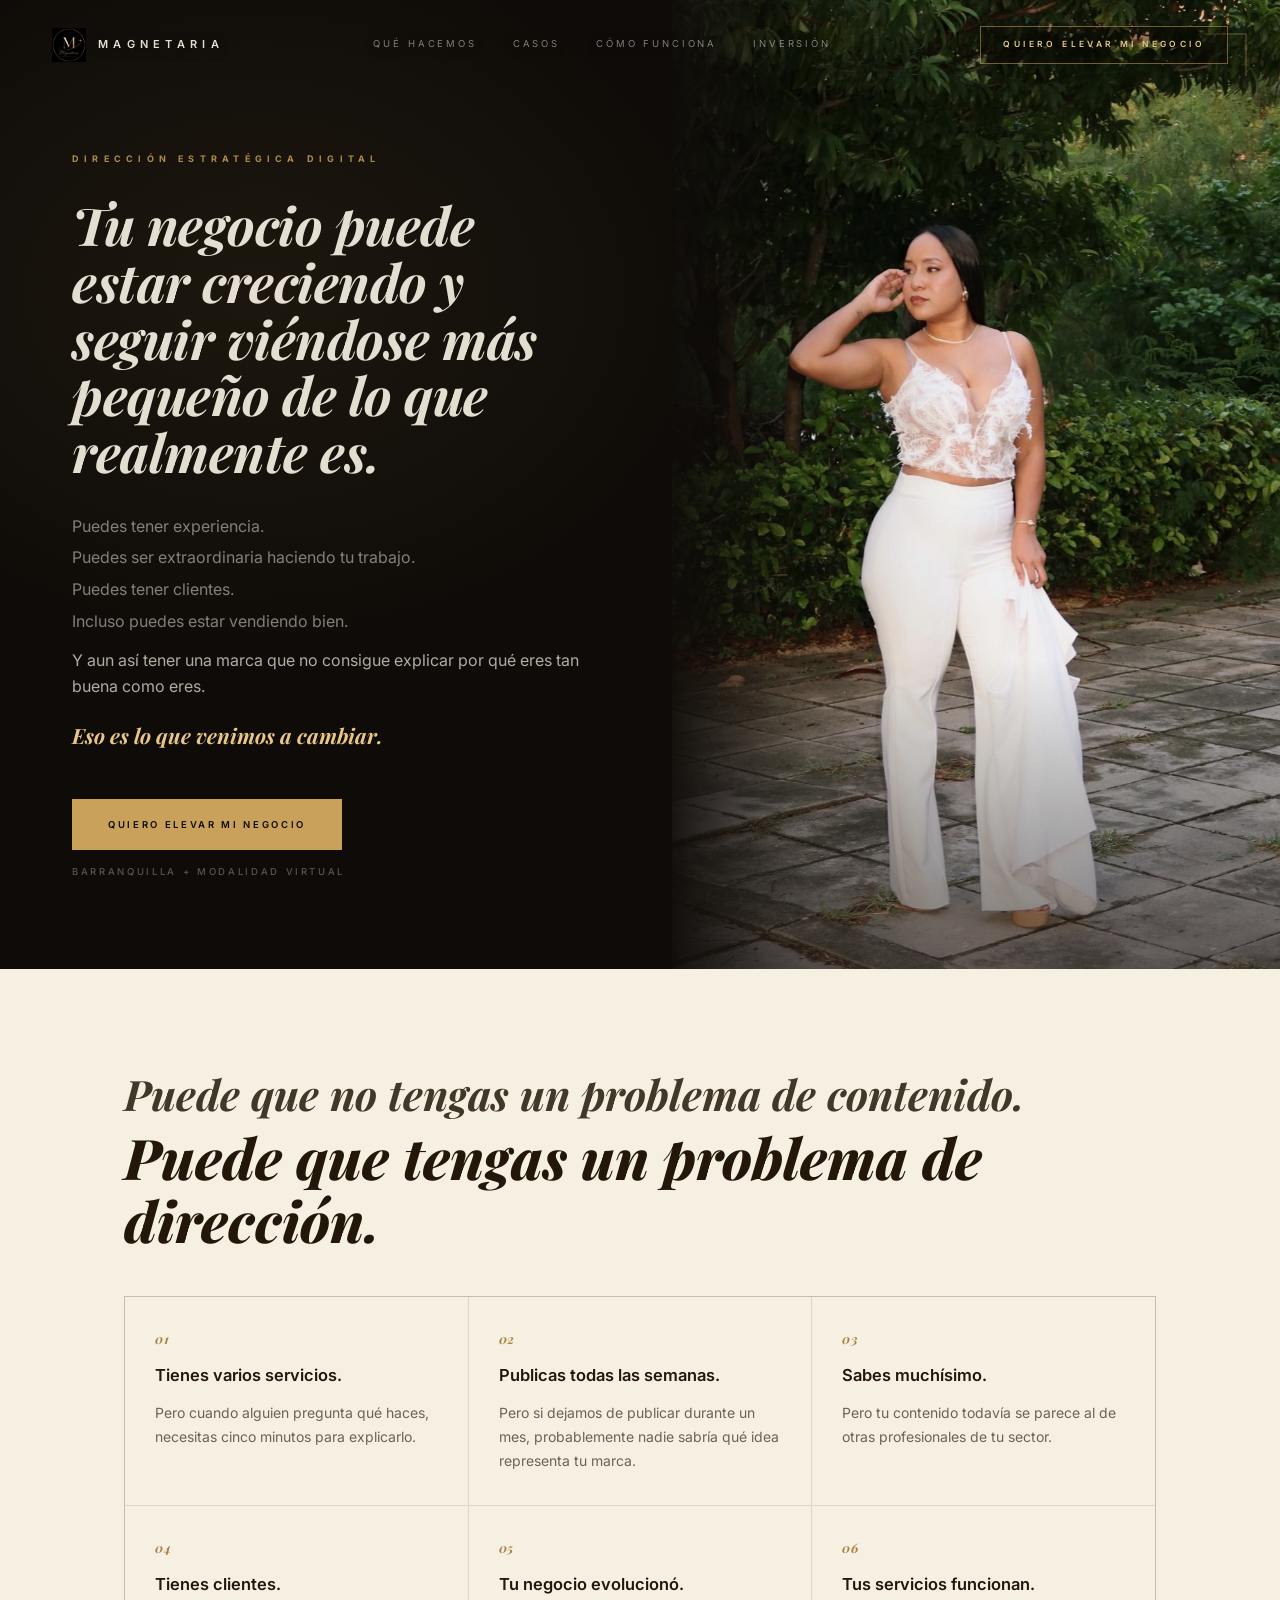
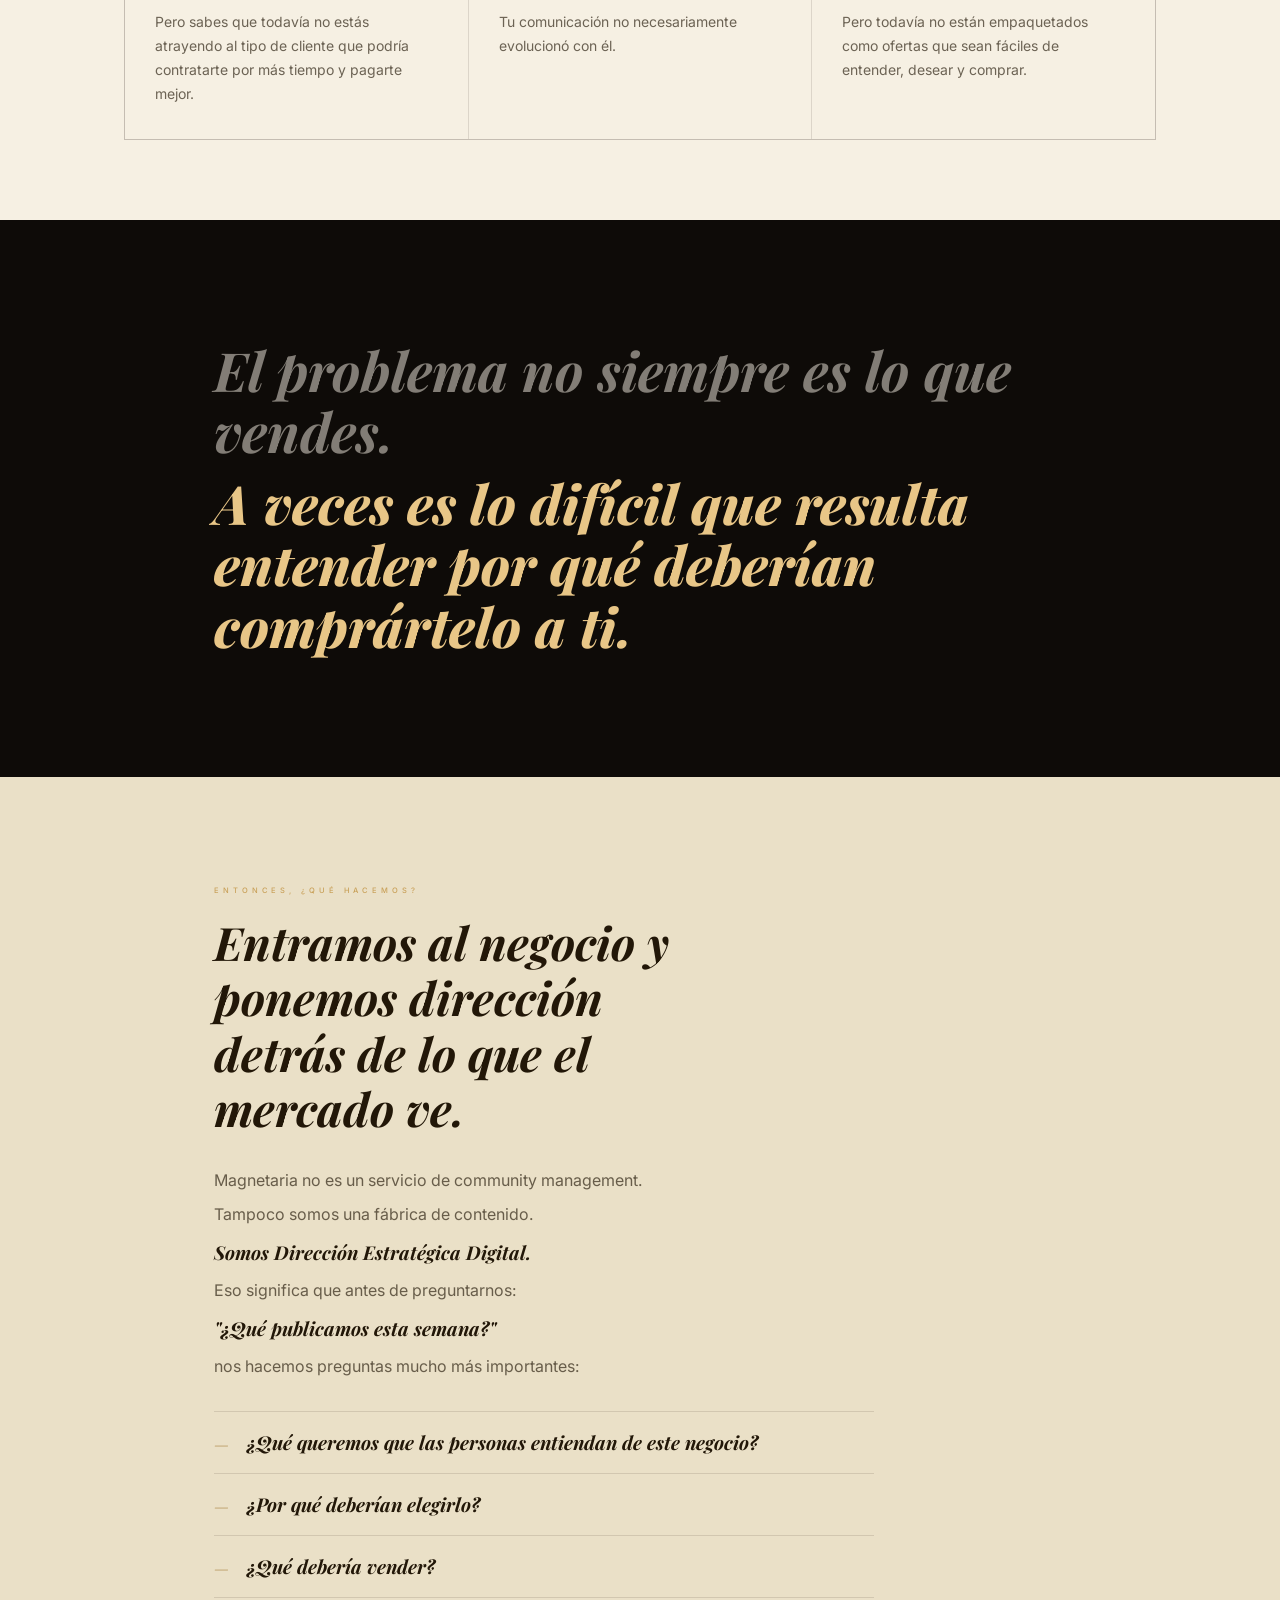
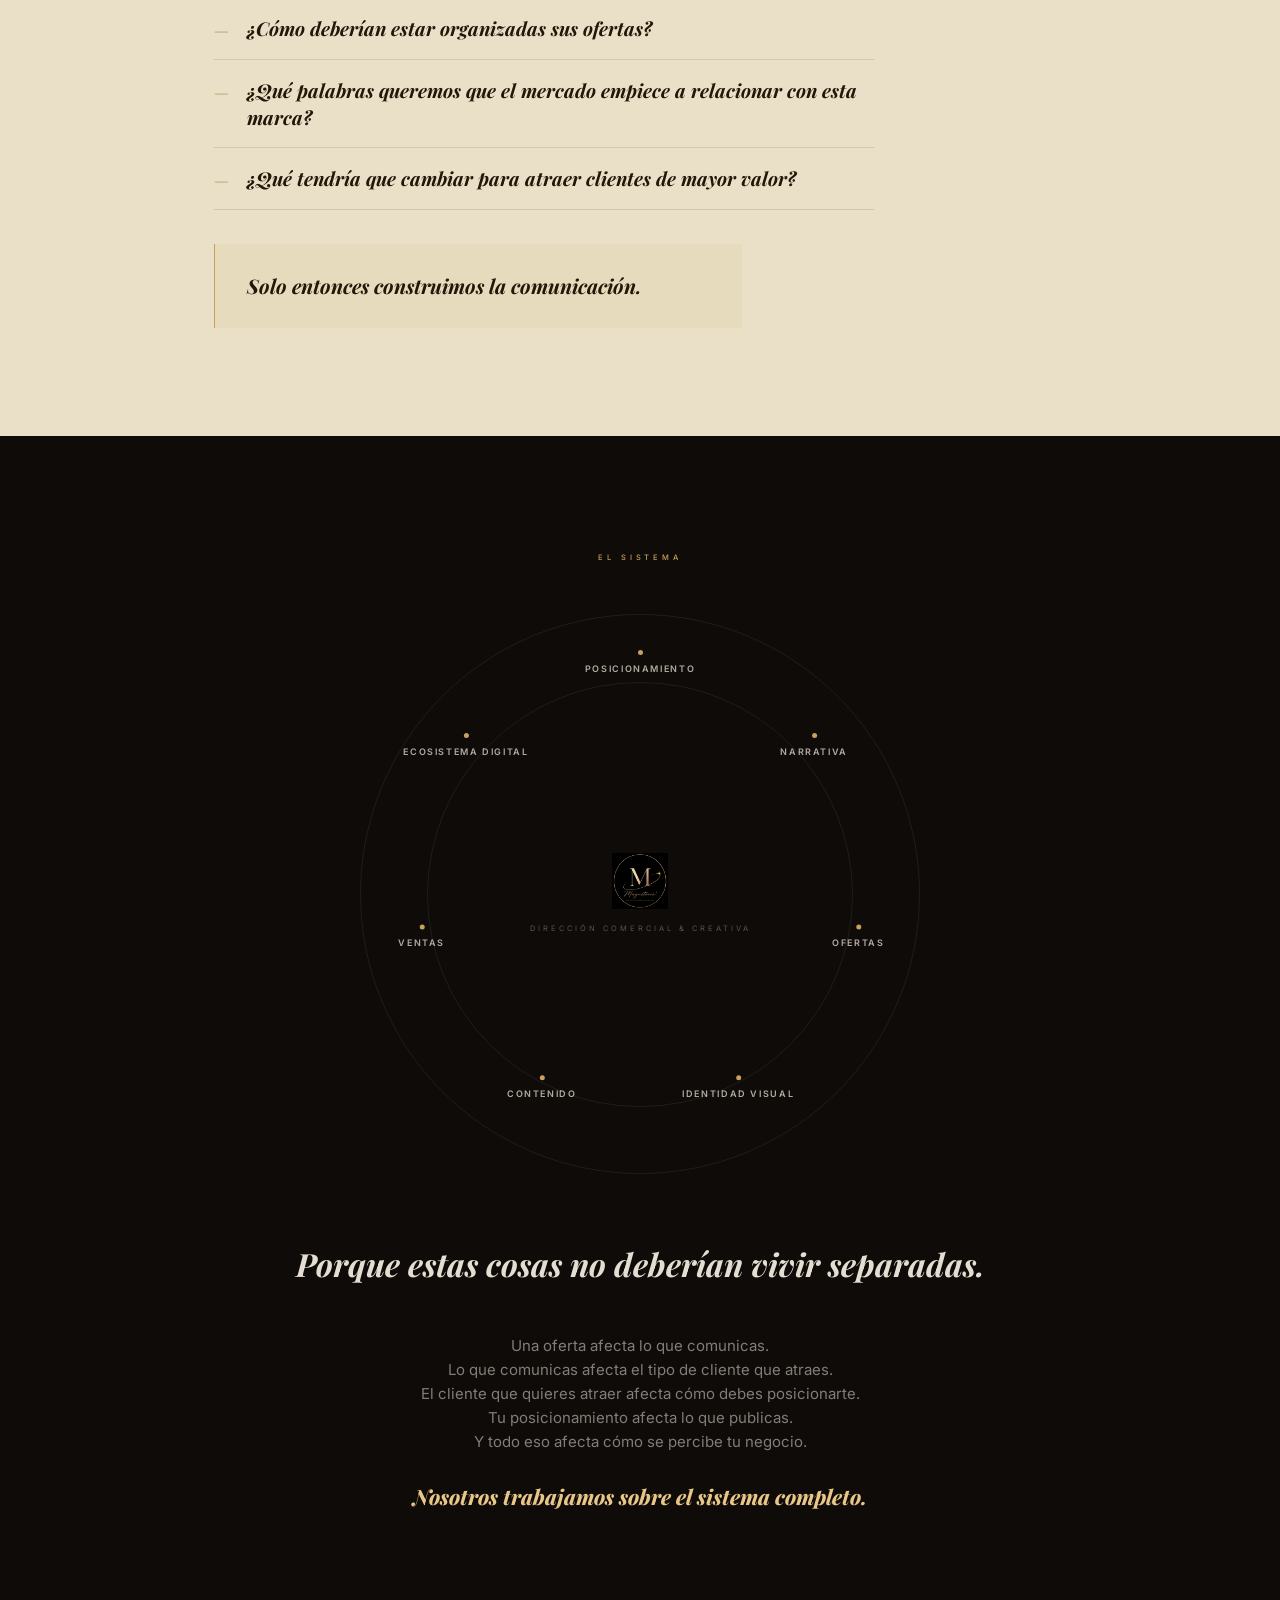
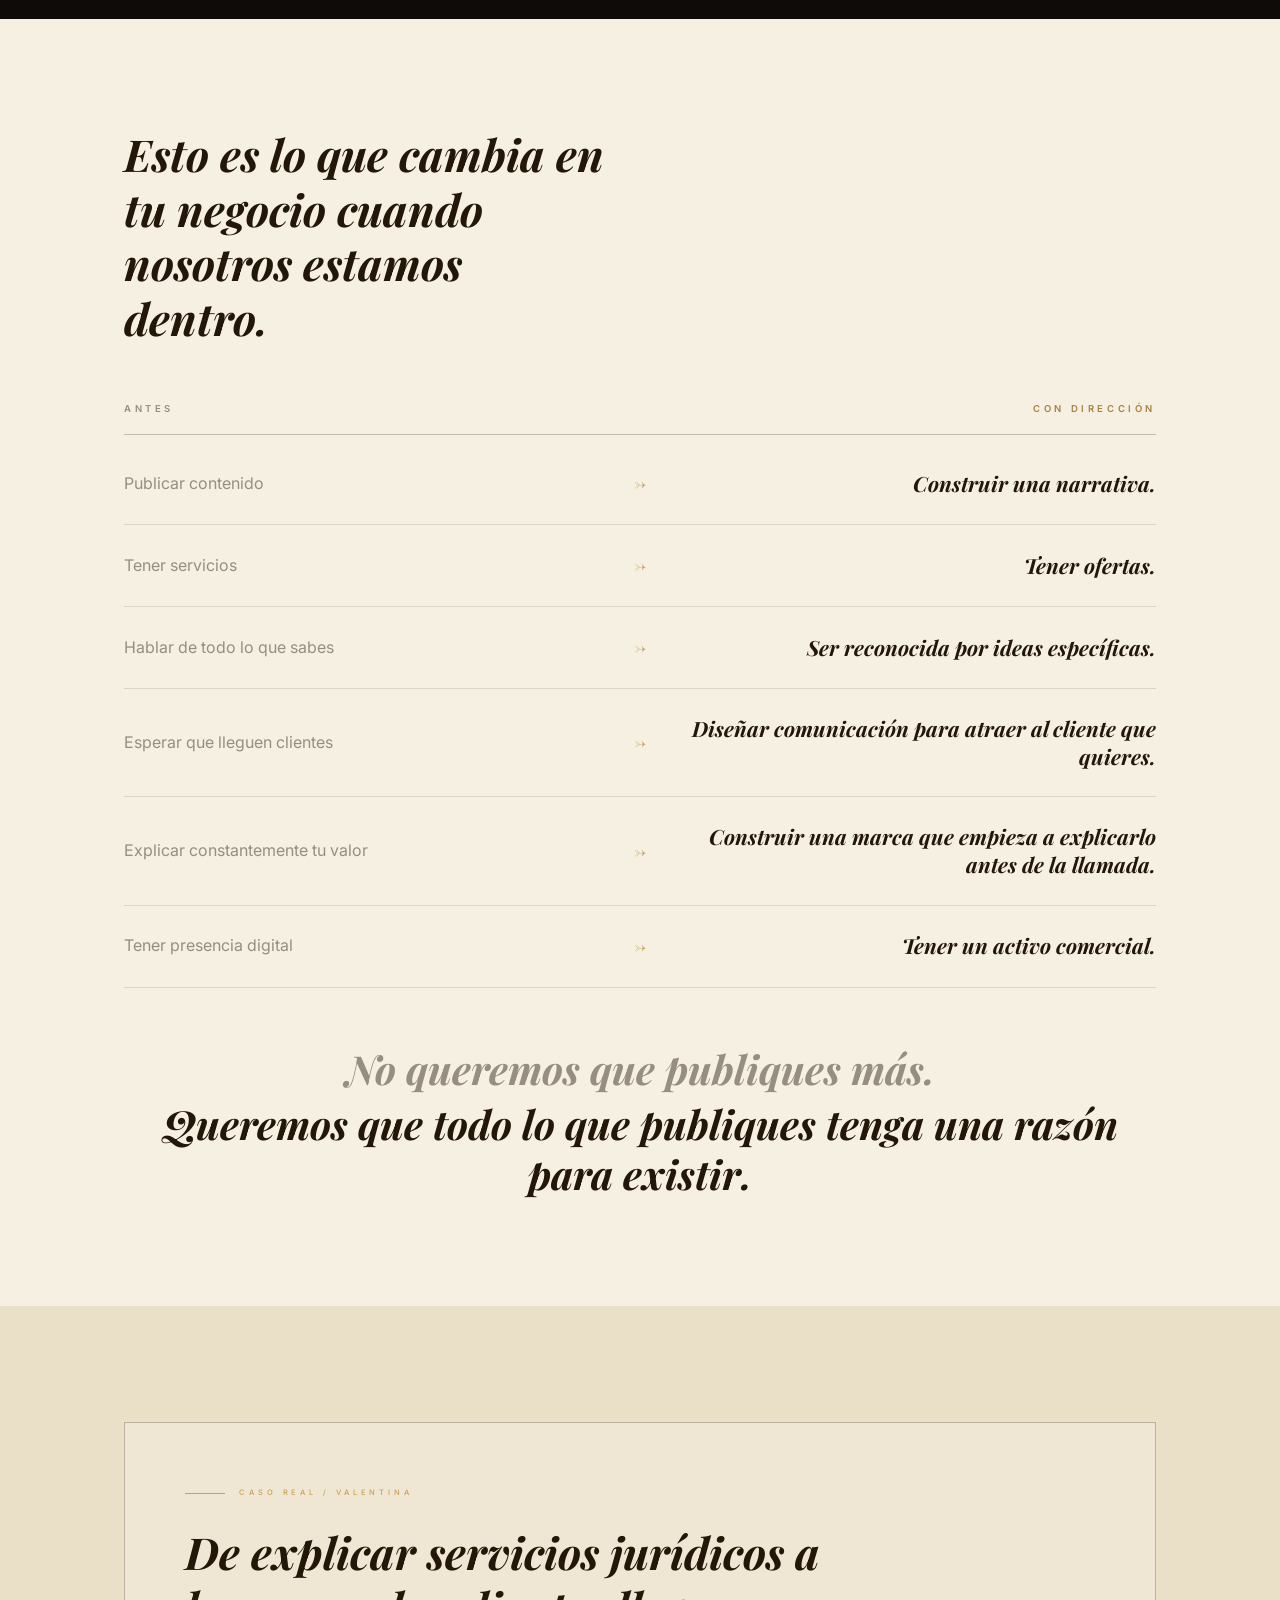
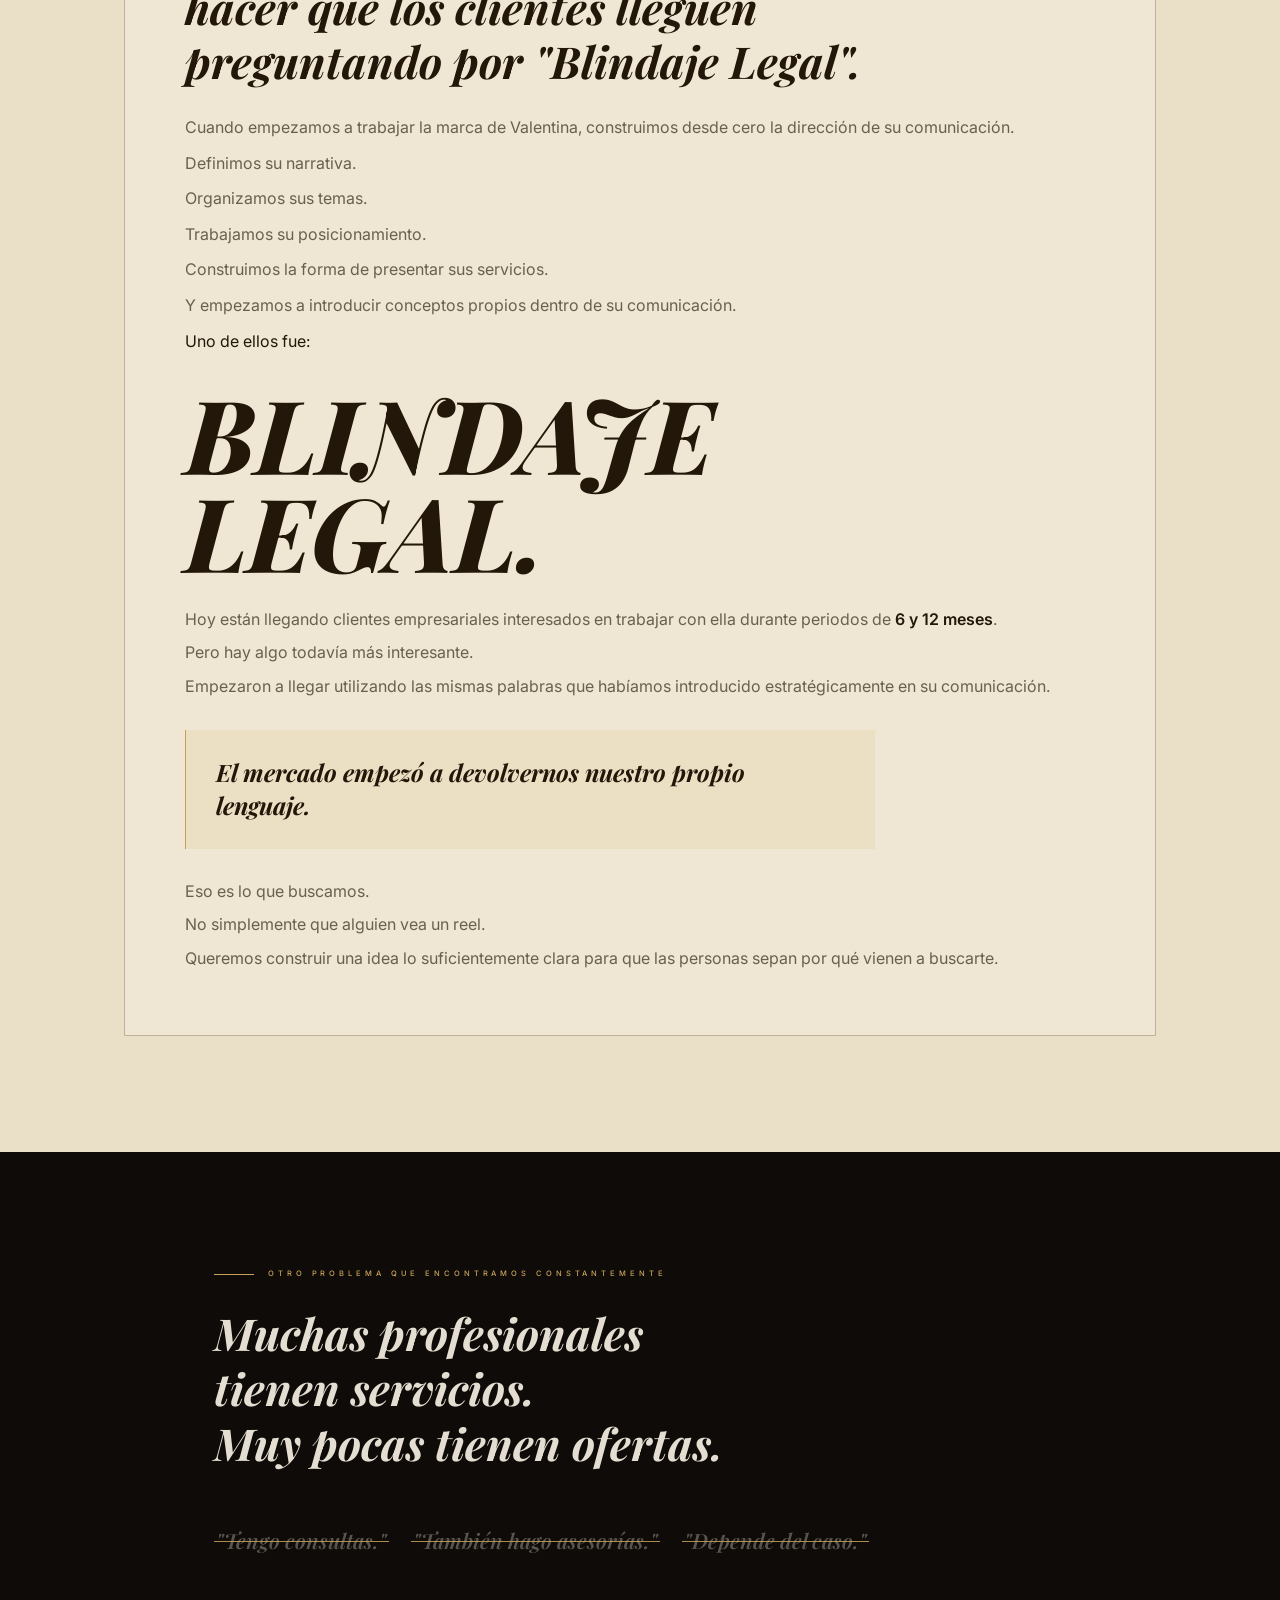
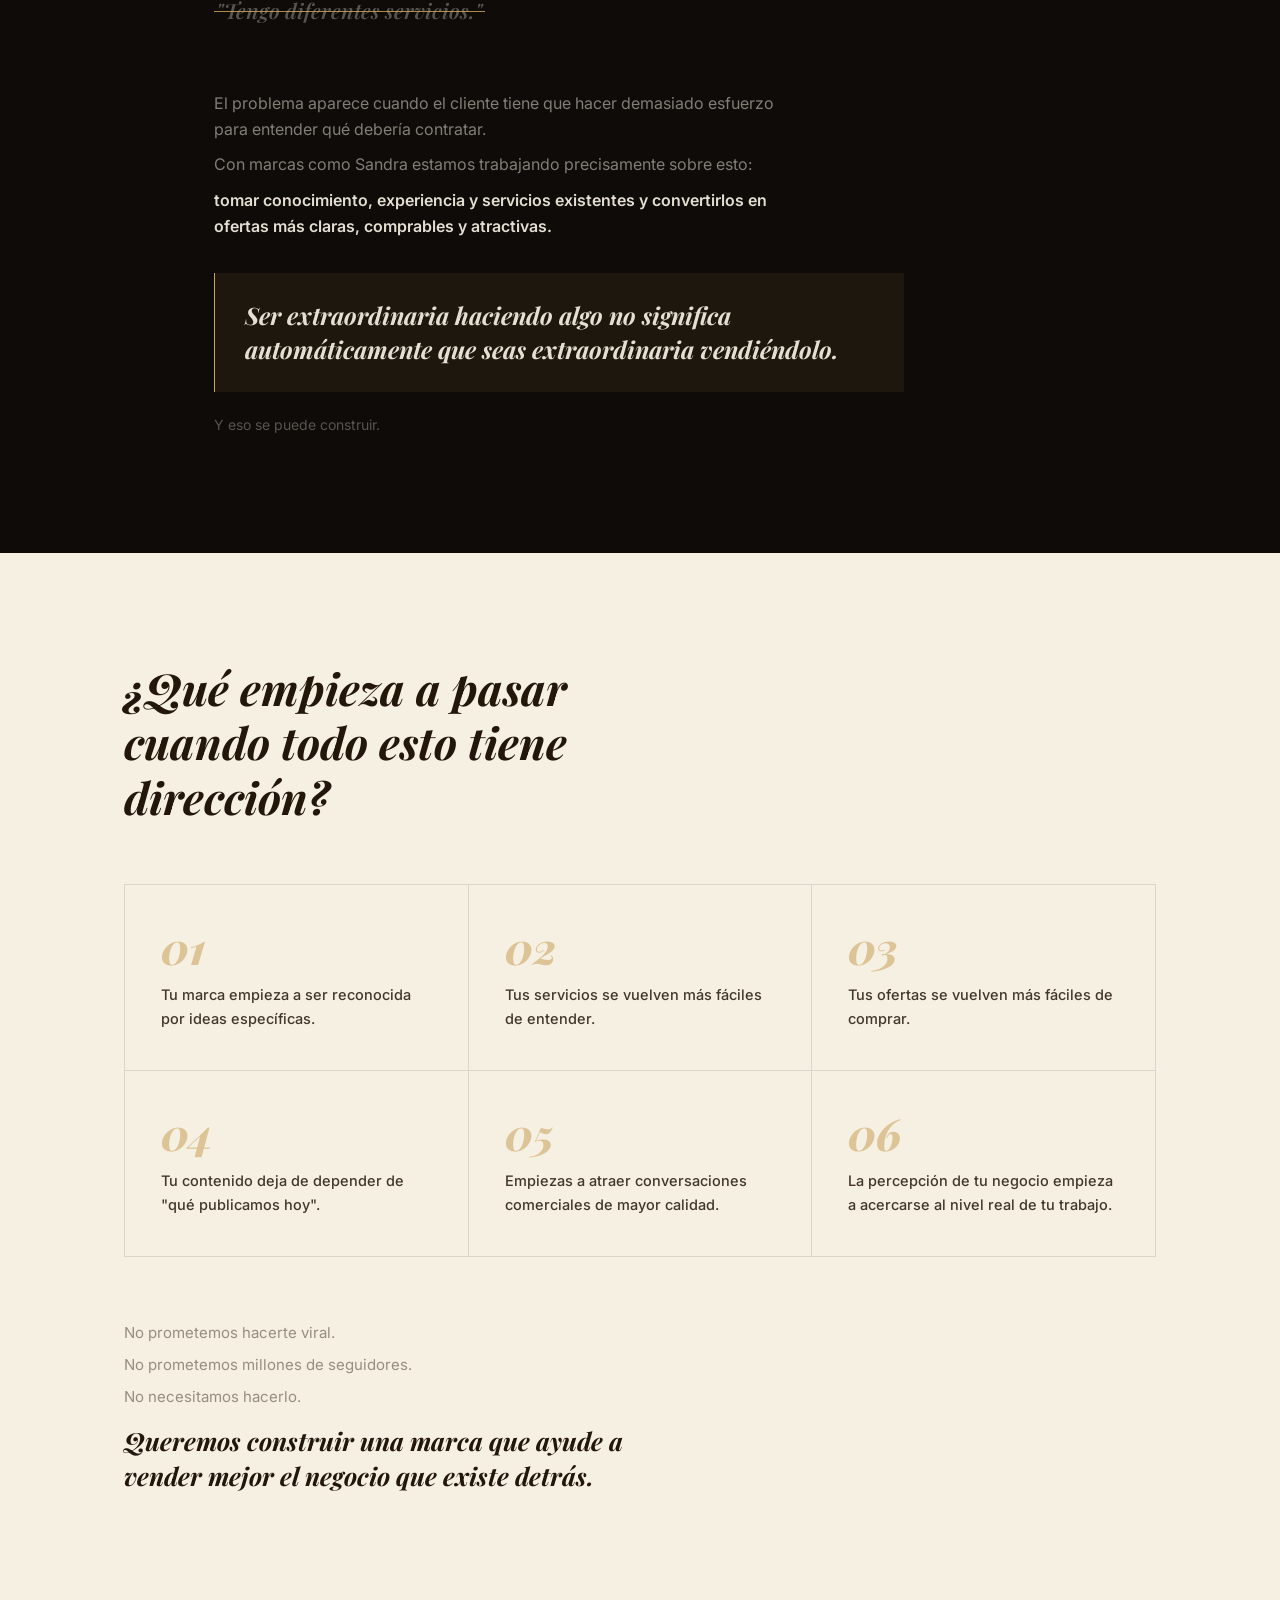
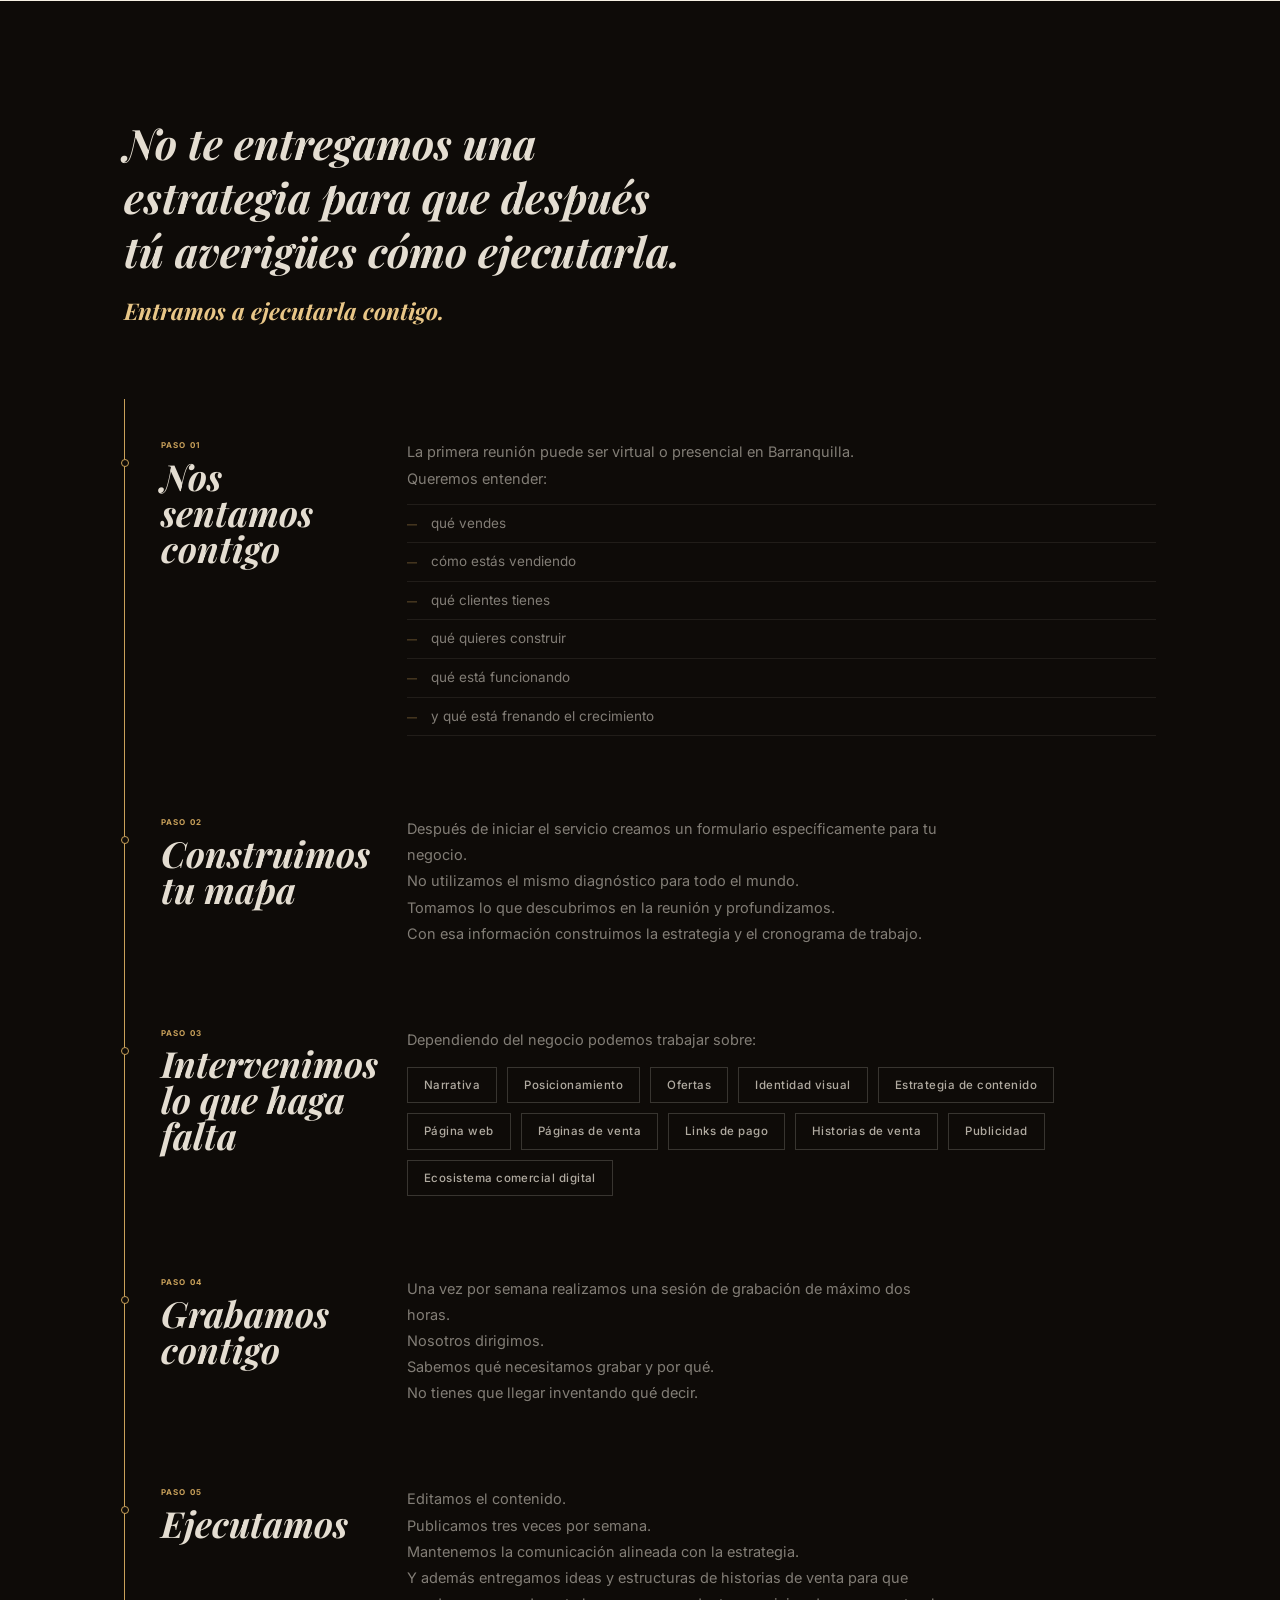
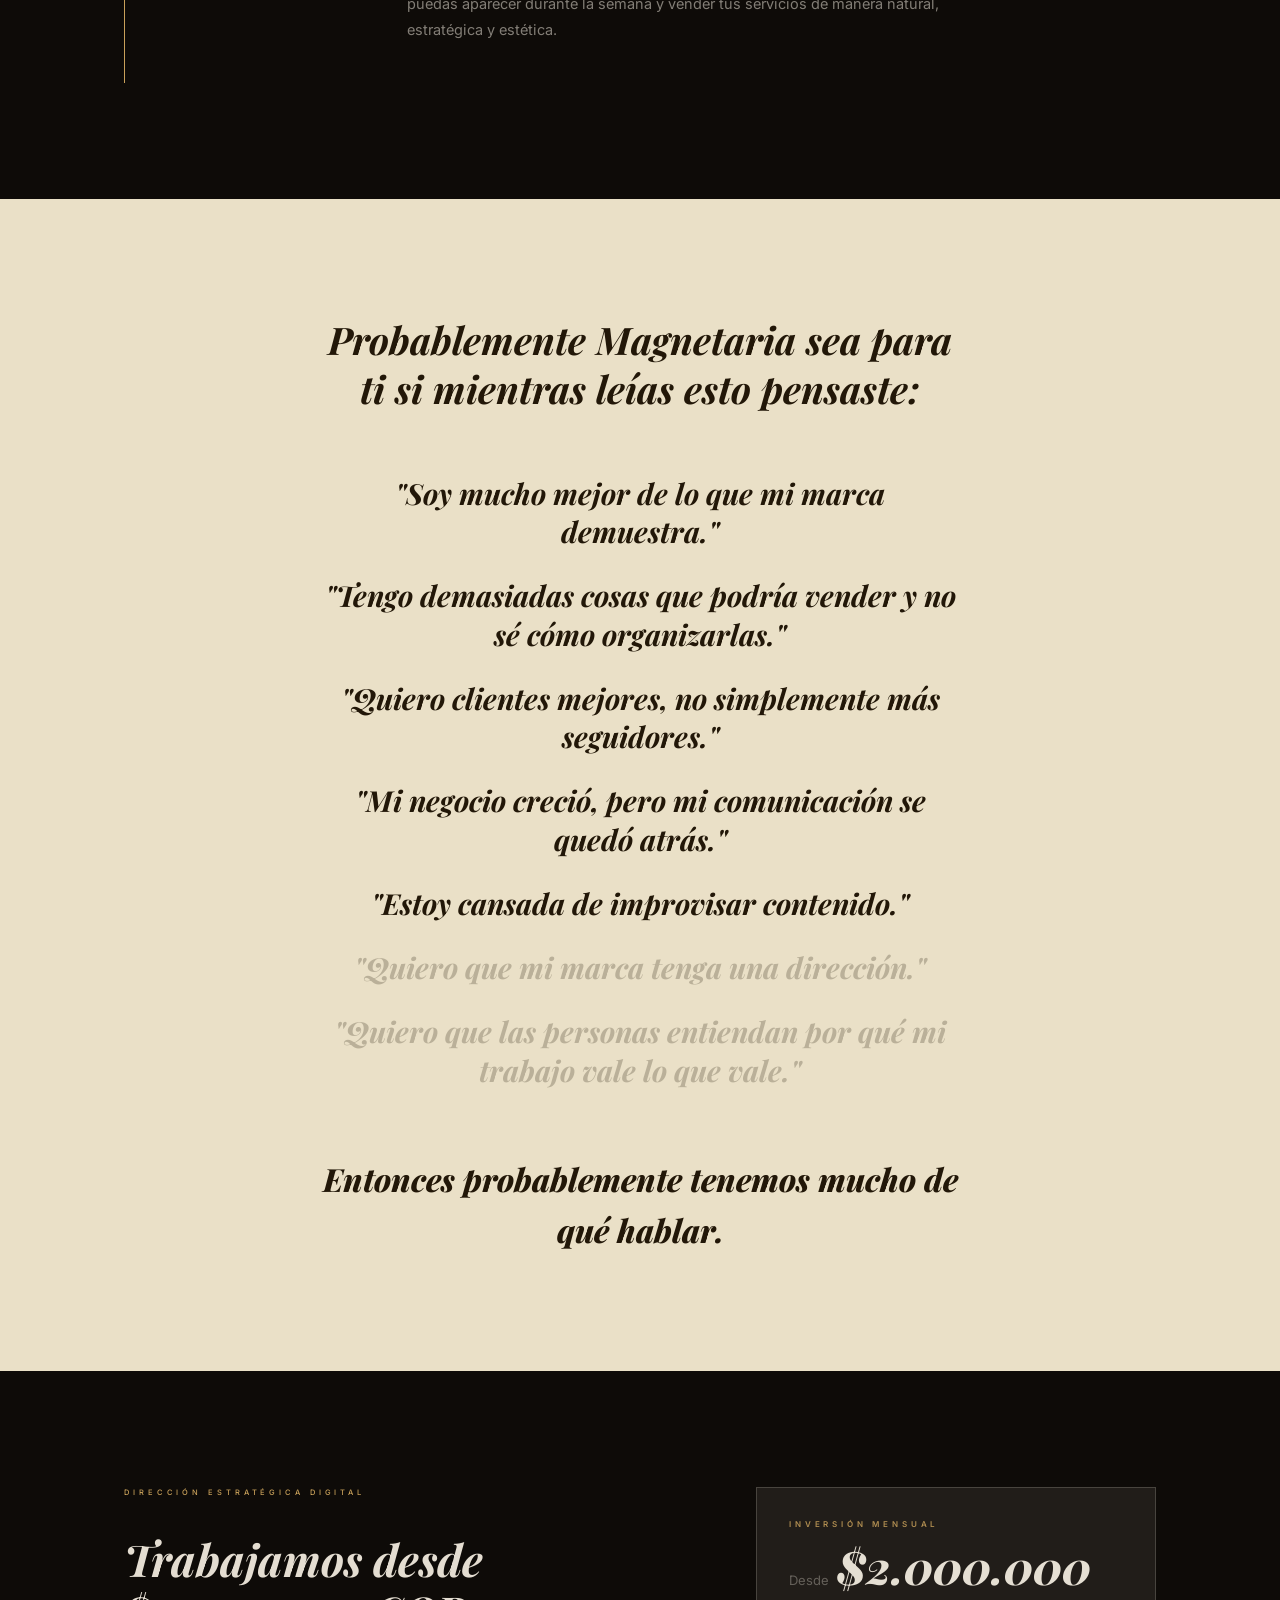
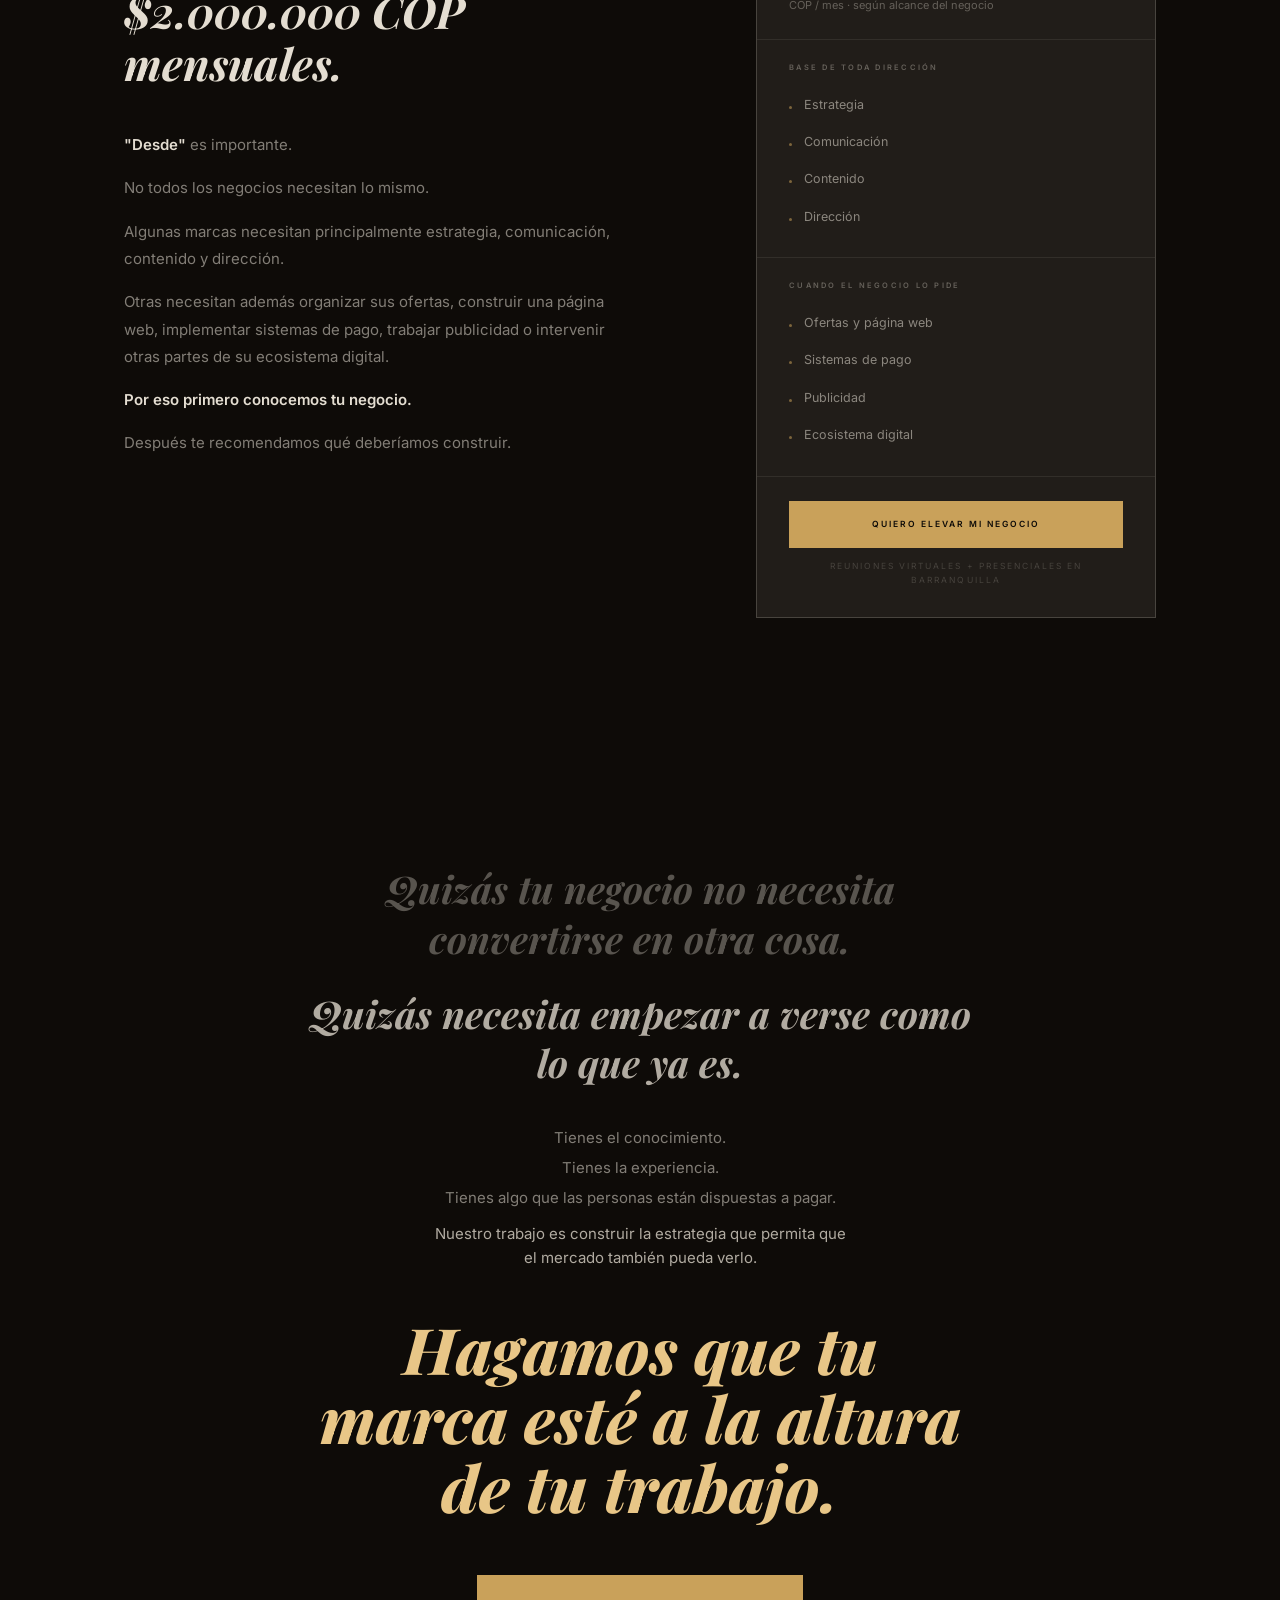
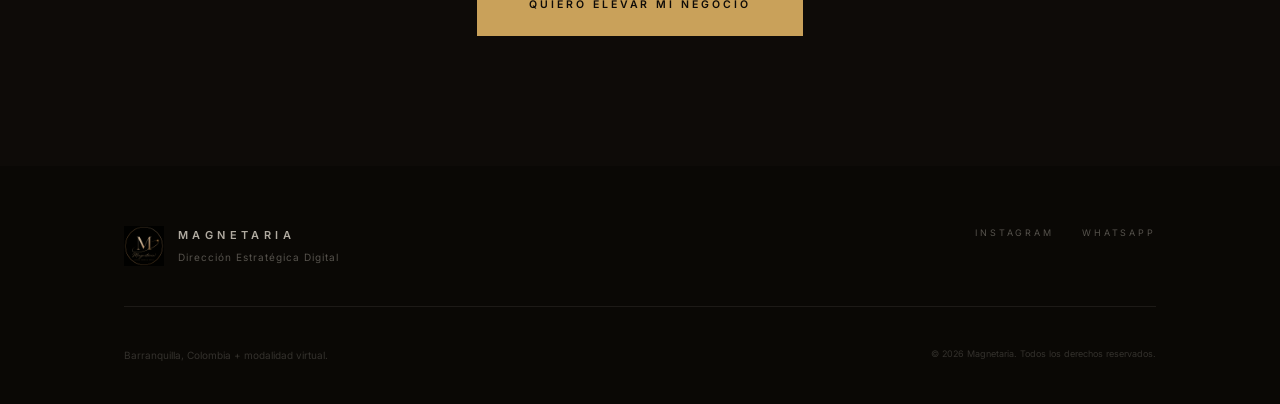
==== commit a7998e06: "Corrige rutas de assets en Magnetaria a absolutas Las imágenes (logo, sello, foto del hero) no carga" ====
--- a/magnetaria/index.html
+++ b/magnetaria/index.html
@@ -17,8 +17,8 @@
   <meta name="twitter:image" content="https://lindsytorres.com/magnetaria/public/assets/magnetaria-seal.png">
   <meta name="theme-color" content="#0E0B08">
 
-  <link rel="icon" type="image/png" href="public/assets/favicon.png">
-  <link rel="apple-touch-icon" href="public/assets/apple-touch-icon.png">
+  <link rel="icon" type="image/png" href="/magnetaria/public/assets/favicon.png">
+  <link rel="apple-touch-icon" href="/magnetaria/public/assets/apple-touch-icon.png">
 
   <!-- Google Fonts -->
   <link rel="preconnect" href="https://fonts.googleapis.com">
@@ -472,7 +472,7 @@
 <!-- ══ HEADER ════════════════════════════════════ -->
 <nav id="hdr" role="navigation" aria-label="Navegación principal">
   <a href="#hero" class="hdr-brand" aria-label="Magnetaria — inicio">
-    <img class="hdr-seal" src="public/assets/magnetaria-seal.png" alt="" loading="eager">
+    <img class="hdr-seal" src="/magnetaria/public/assets/magnetaria-seal.png" alt="" loading="eager">
     <span class="hdr-wordmark">MAGNETARIA</span>
   </a>
   <div class="hdr-nav" role="menubar">
@@ -517,7 +517,7 @@
     </div>
   </div>
   <div class="hero-right" aria-hidden="true">
-    <img src="public/assets/hero-lindsy.jpg" alt="" loading="eager">
+    <img src="/magnetaria/public/assets/hero-lindsy.jpg" alt="" loading="eager">
     <div class="hero-tick tl"><svg viewBox="0 0 44 44"><path d="M2 44 V2 H44" fill="none" stroke="rgba(201,161,90,.6)" stroke-width="1.3"/></svg></div>
     <div class="grain"></div>
   </div>
@@ -609,7 +609,7 @@
       <div class="orbit-ring"></div>
       <div class="orbit-ring r2"></div>
       <div class="orbit-center rv-fade">
-        <img class="orbit-center-seal" src="public/assets/magnetaria-seal.png" alt="Magnetaria" loading="lazy">
+        <img class="orbit-center-seal" src="/magnetaria/public/assets/magnetaria-seal.png" alt="Magnetaria" loading="lazy">
         <div class="orbit-center-sub">Dirección Comercial &amp; Creativa</div>
       </div>
       <!-- 7 satélites distribuidos en círculo -->
@@ -915,7 +915,7 @@
   <div class="wrap">
     <div class="footer-top">
       <div class="footer-brand">
-        <img class="footer-seal" src="public/assets/magnetaria-seal.png" alt="Magnetaria" loading="lazy">
+        <img class="footer-seal" src="/magnetaria/public/assets/magnetaria-seal.png" alt="Magnetaria" loading="lazy">
         <div class="footer-brand-txt">
           <p class="footer-name">Magnetaria</p>
           <p class="footer-tag">Dirección Estratégica Digital</p>
